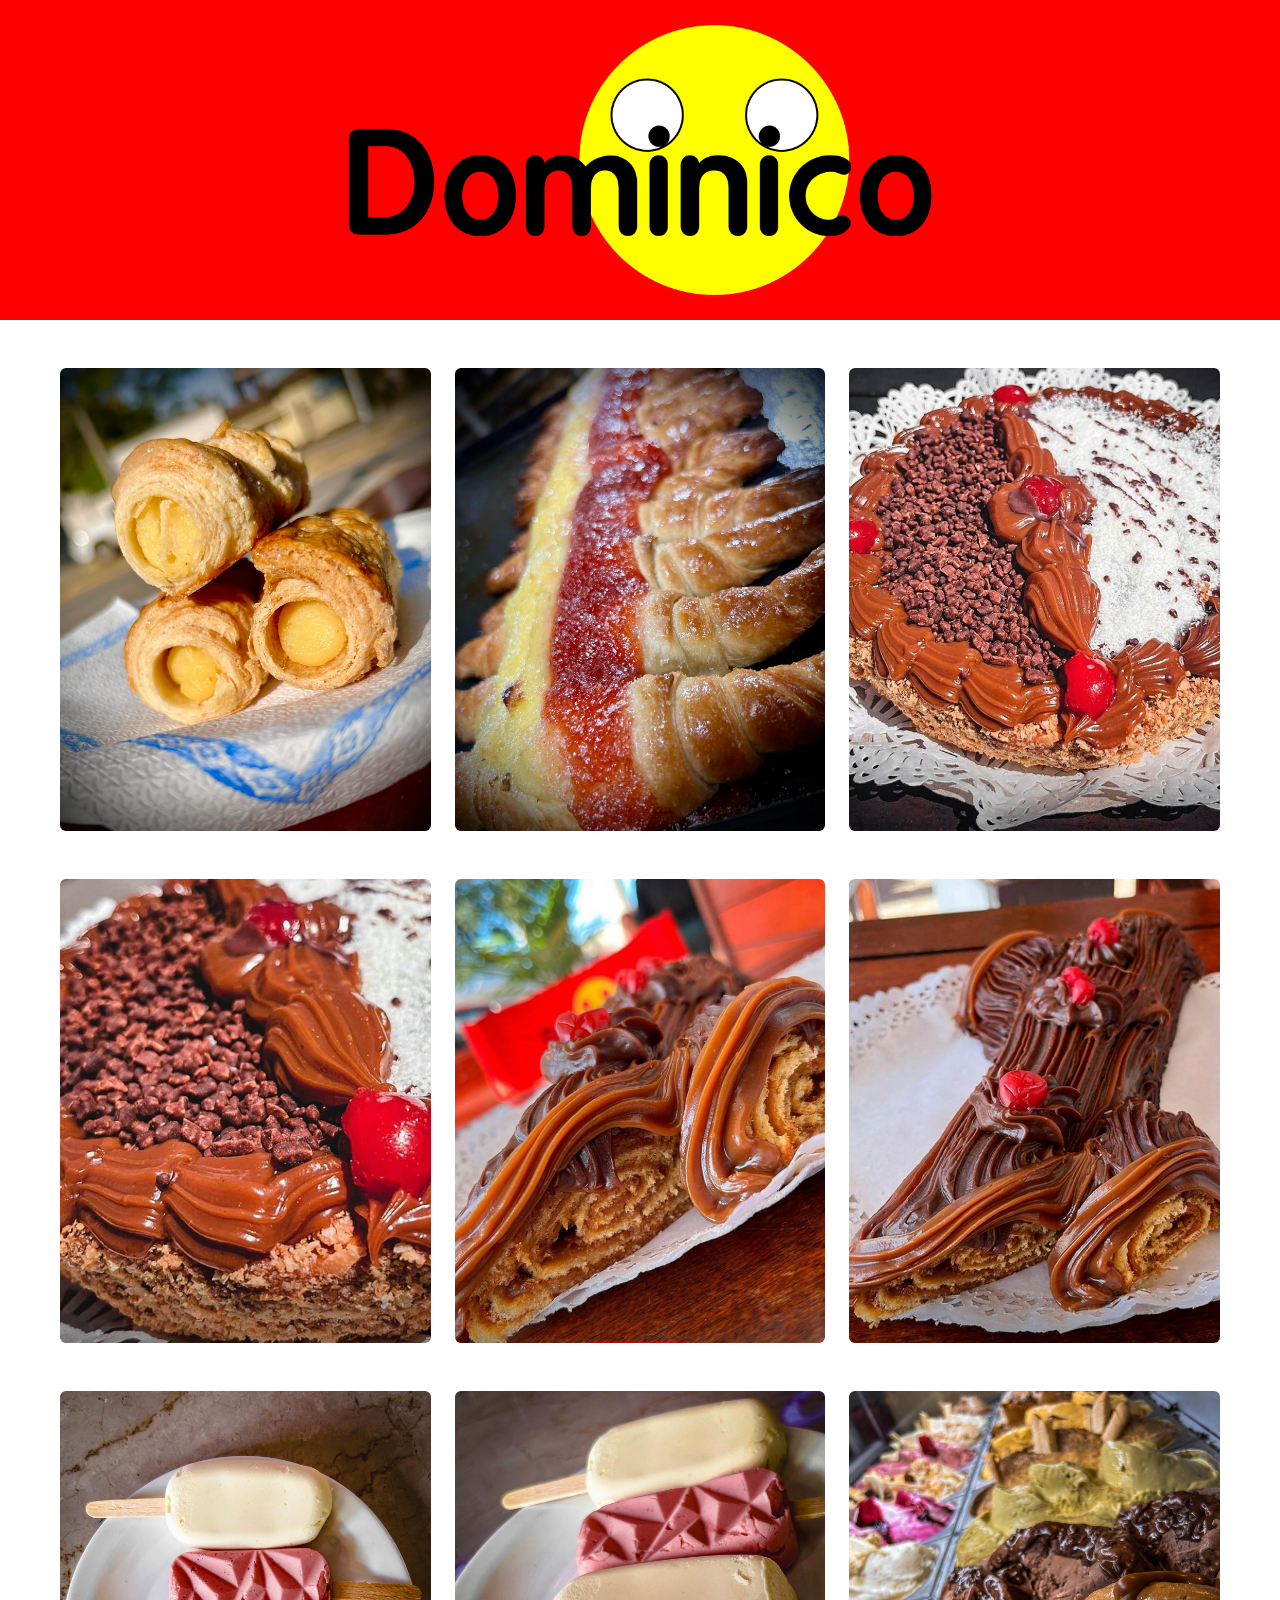
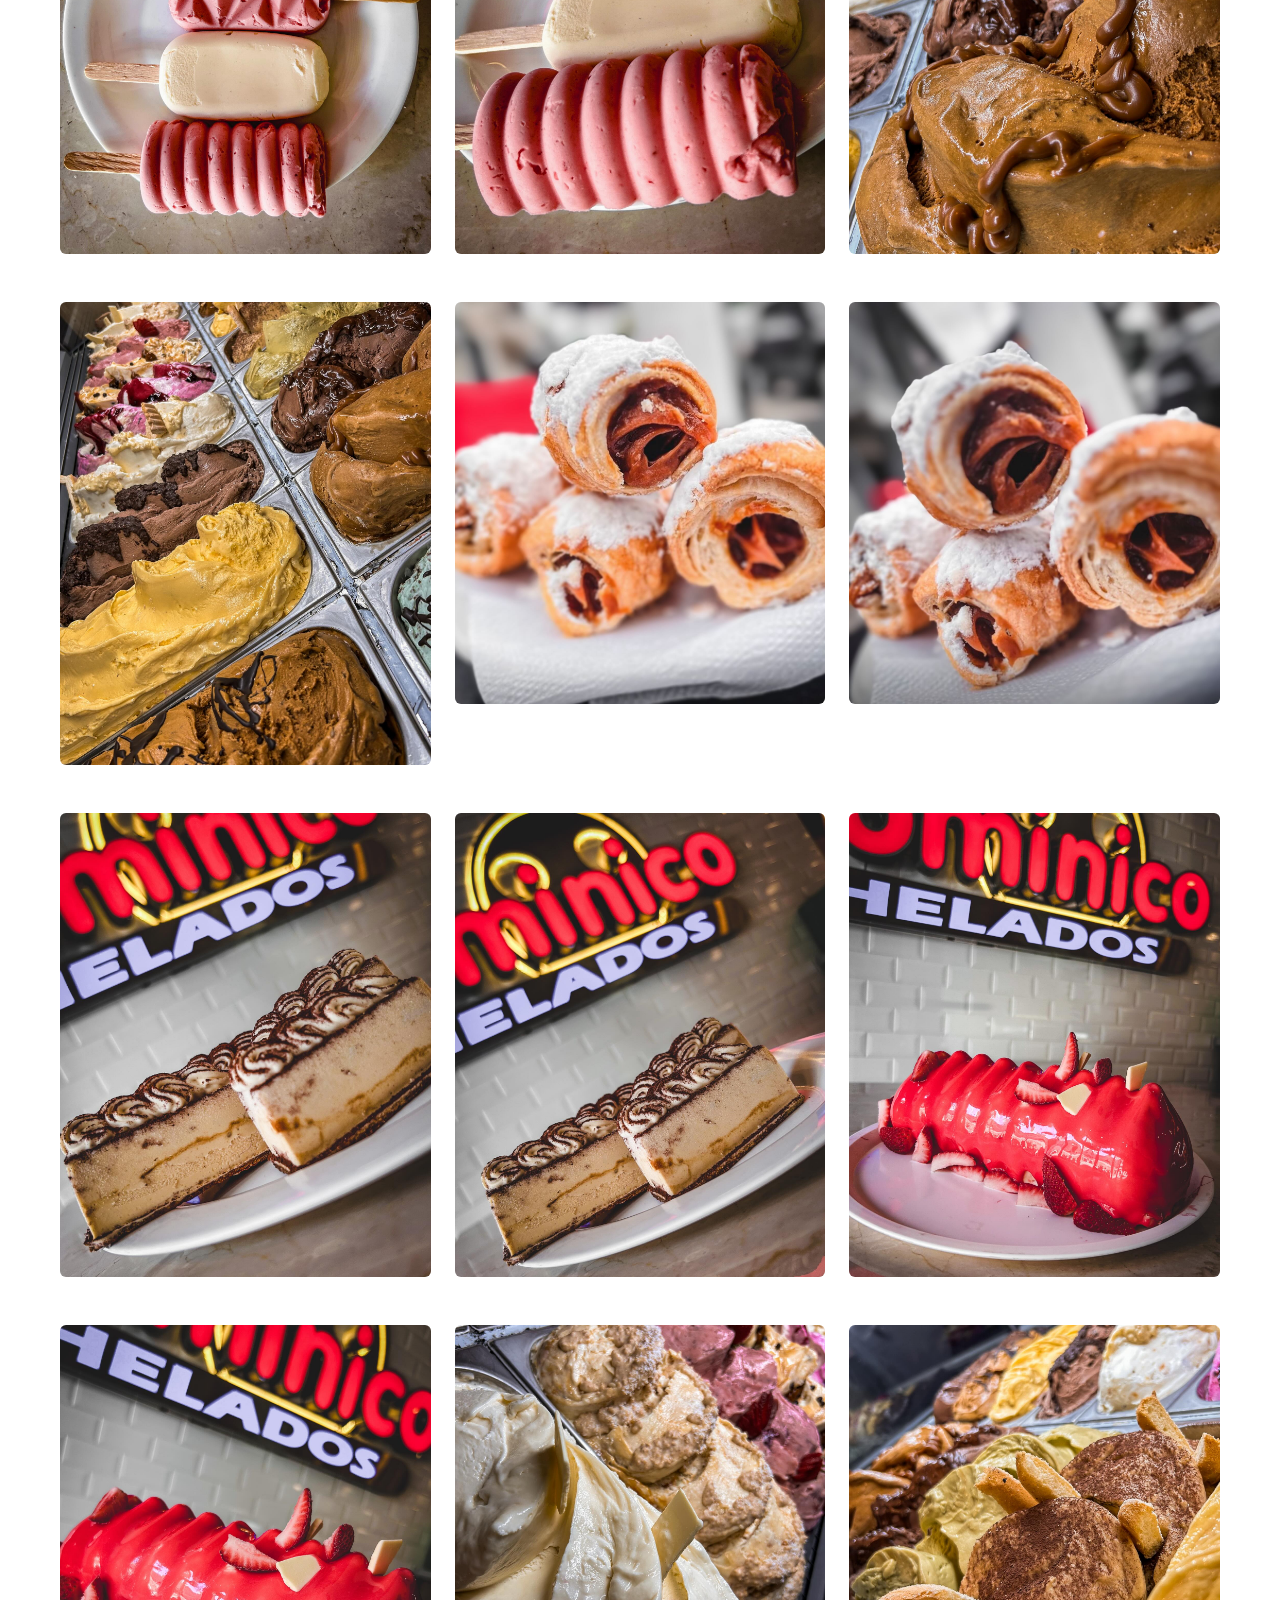
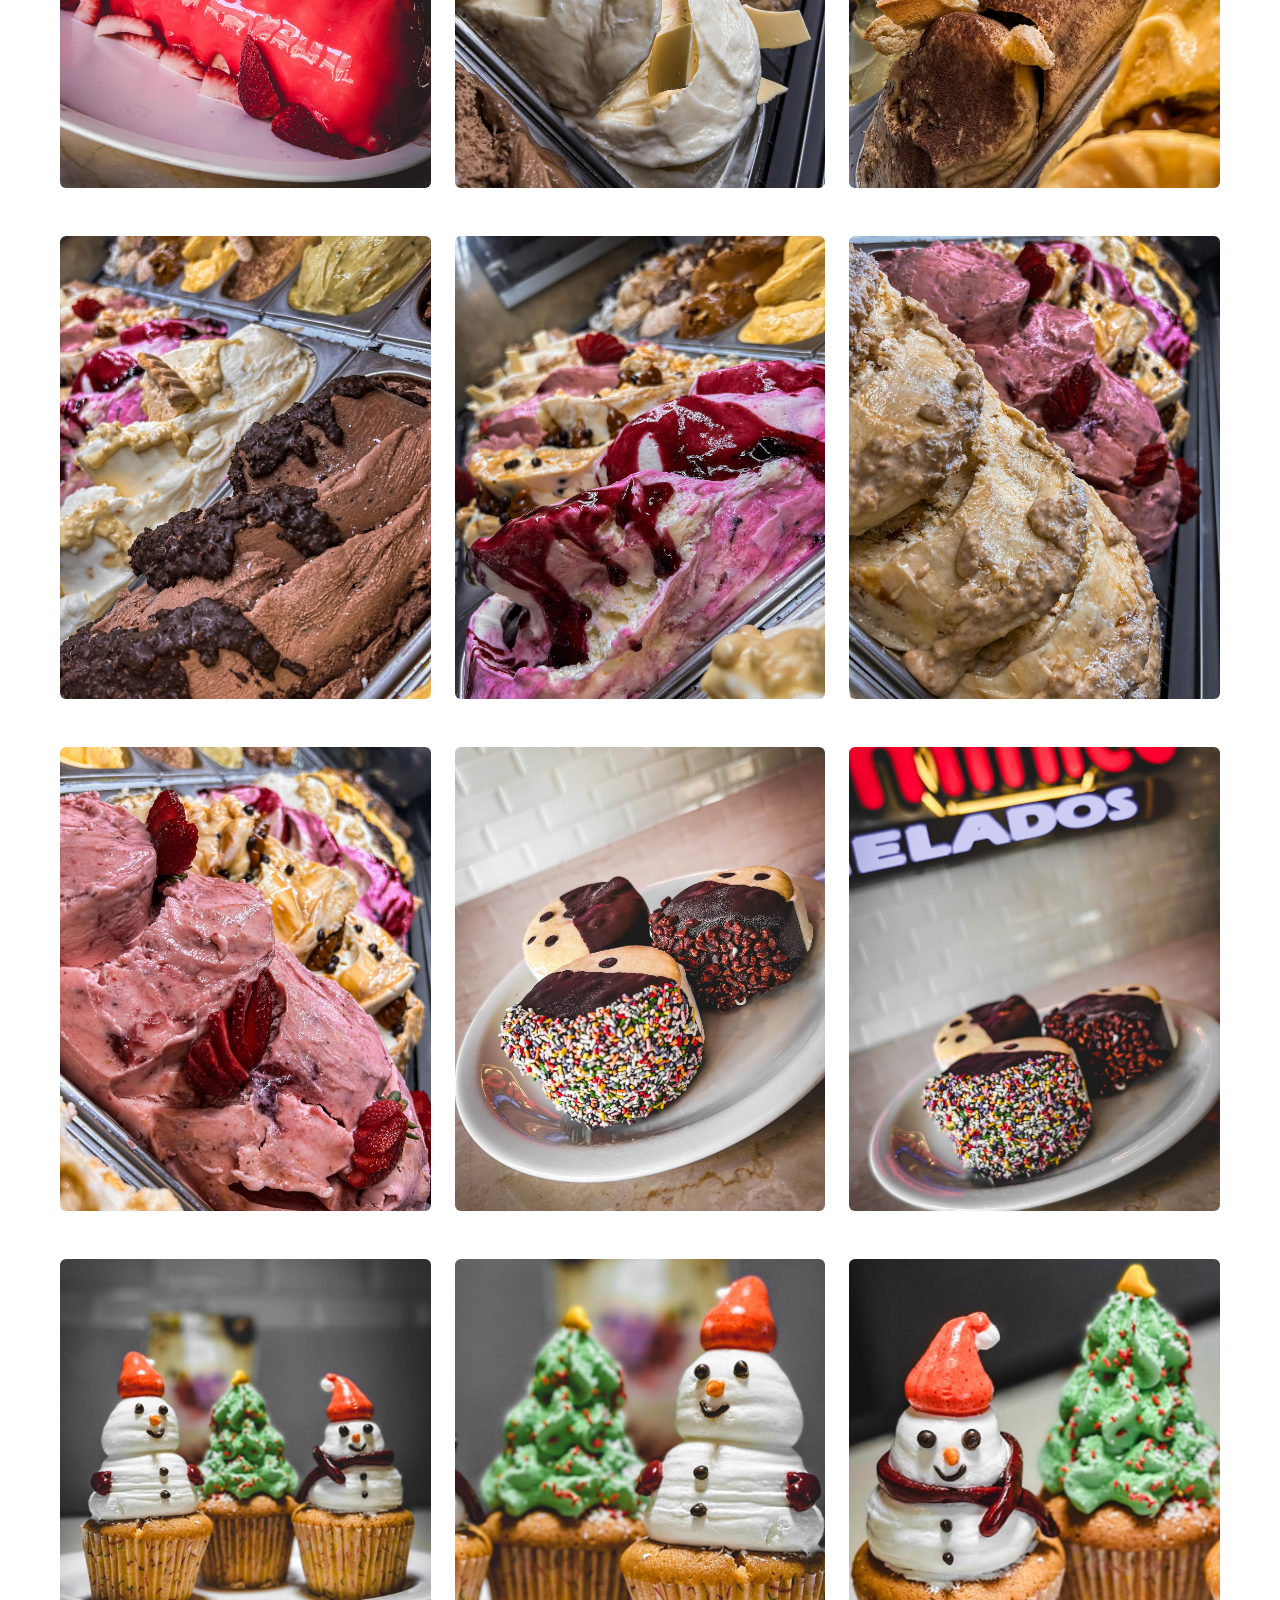
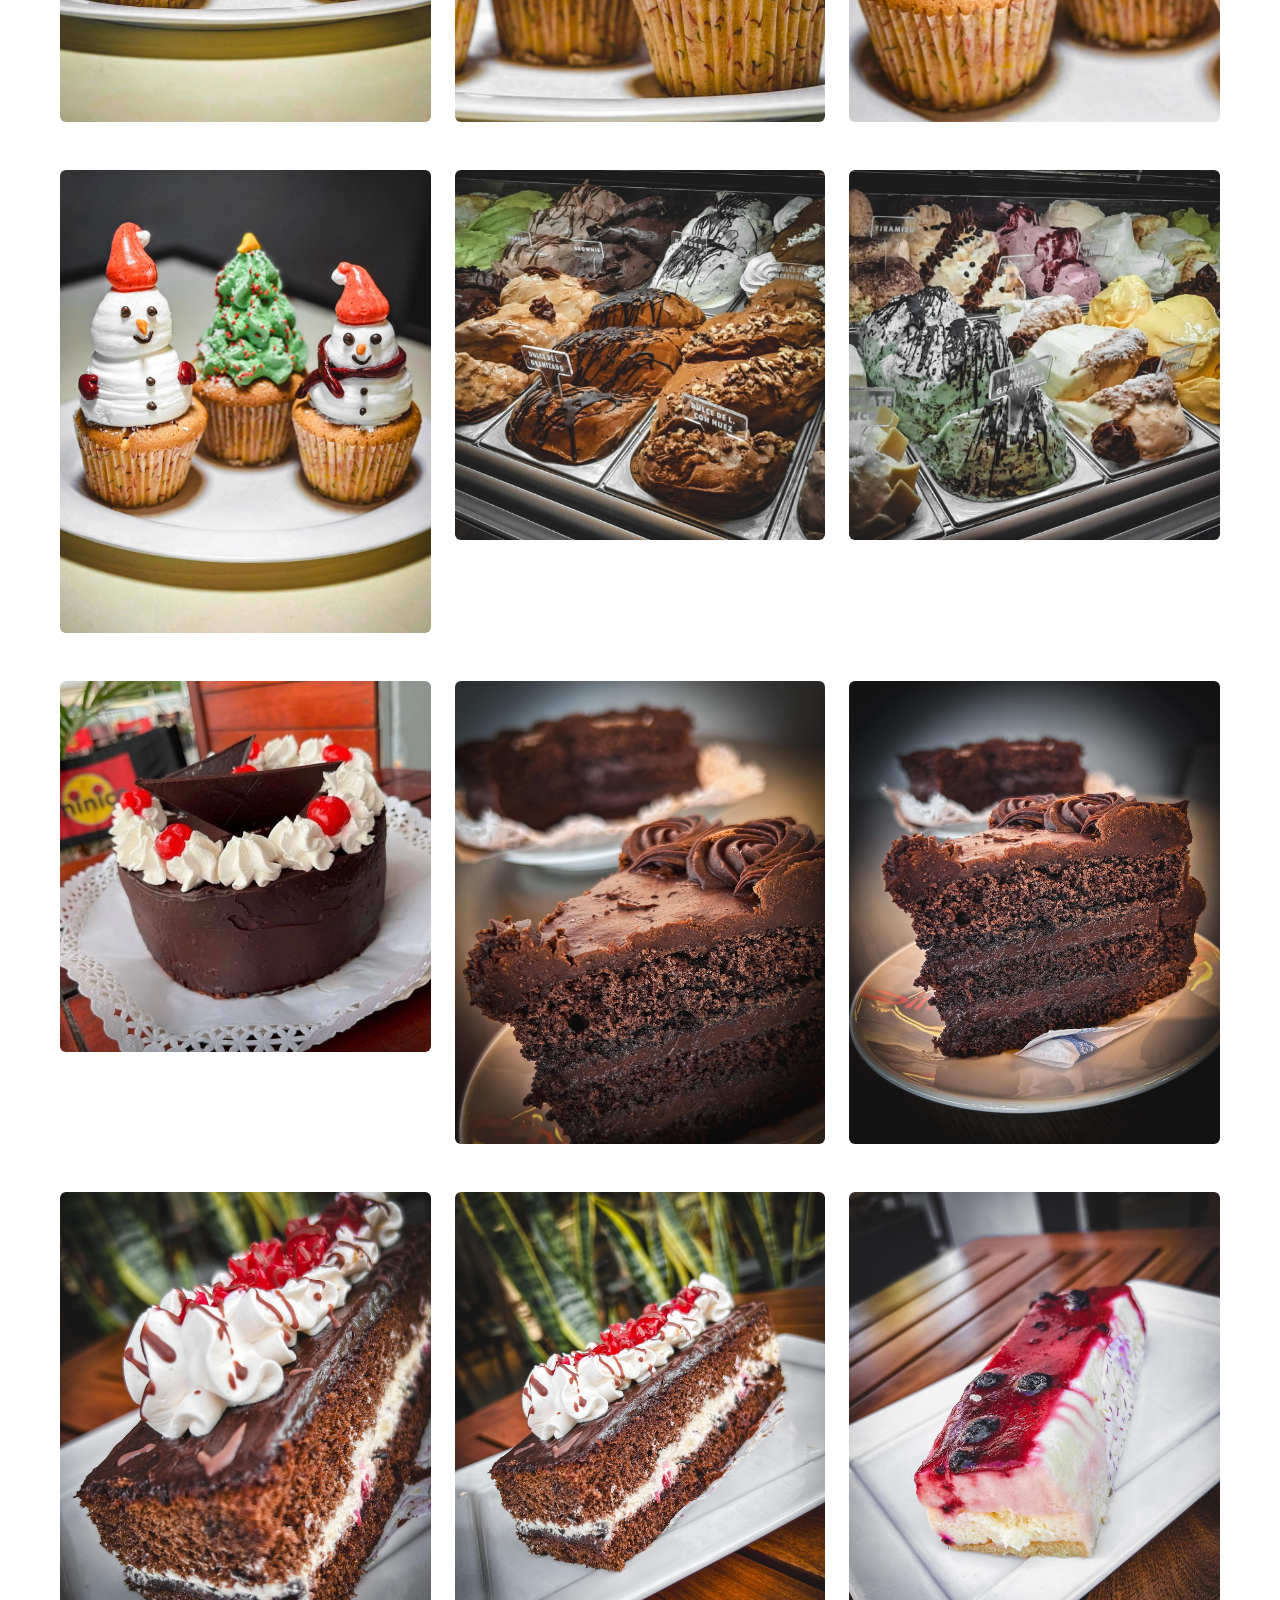
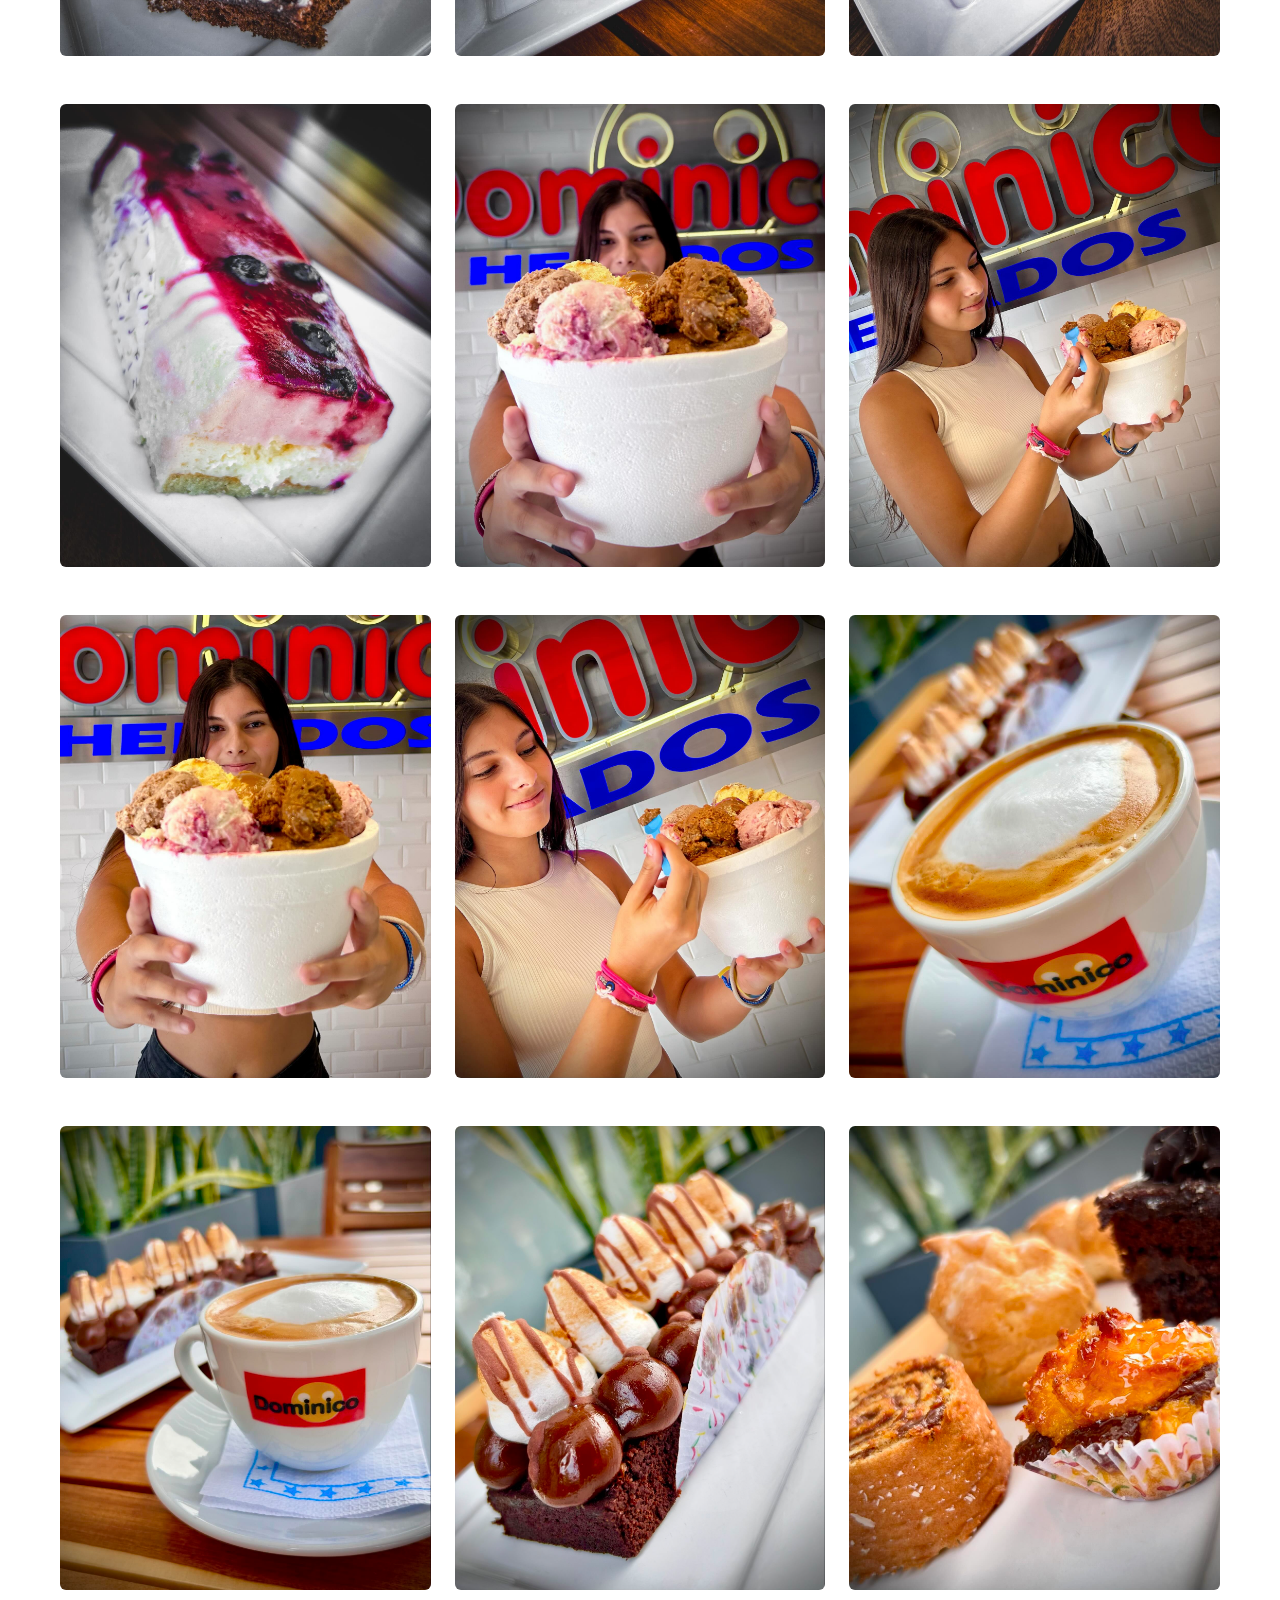
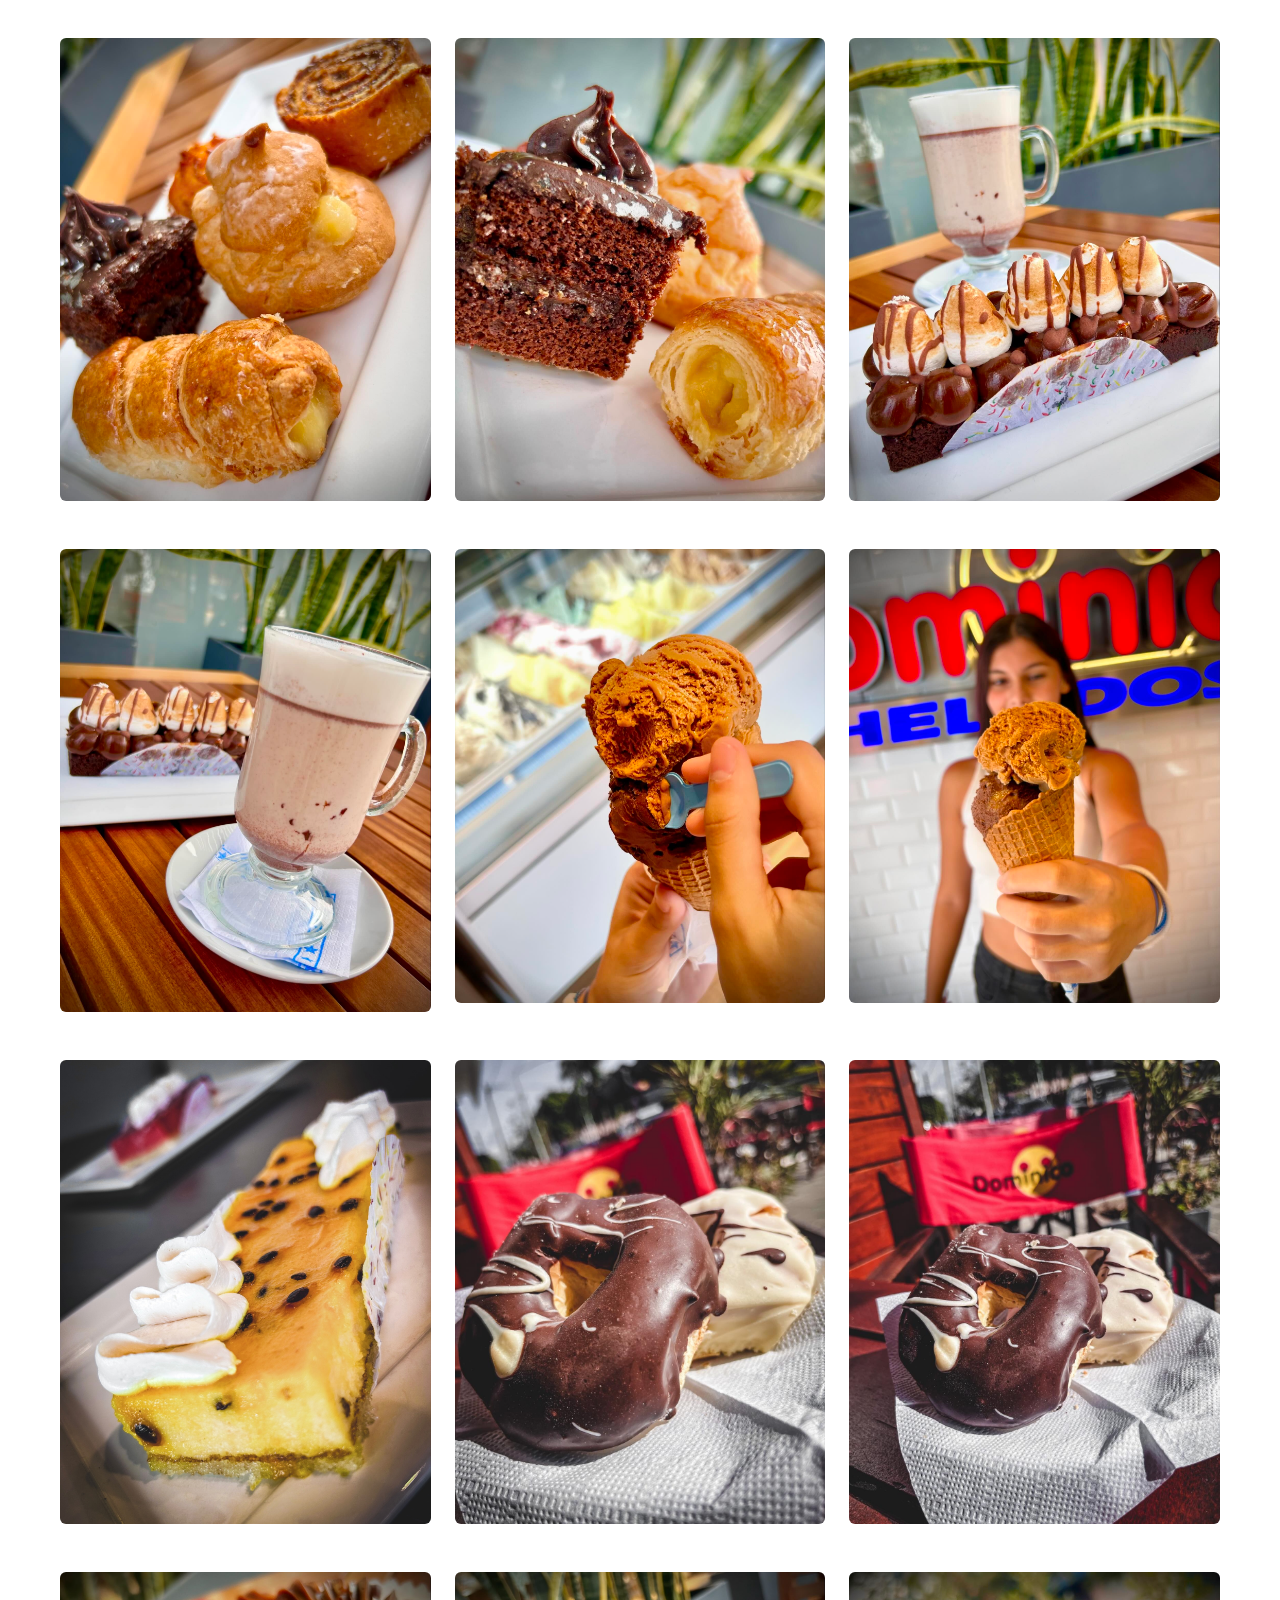
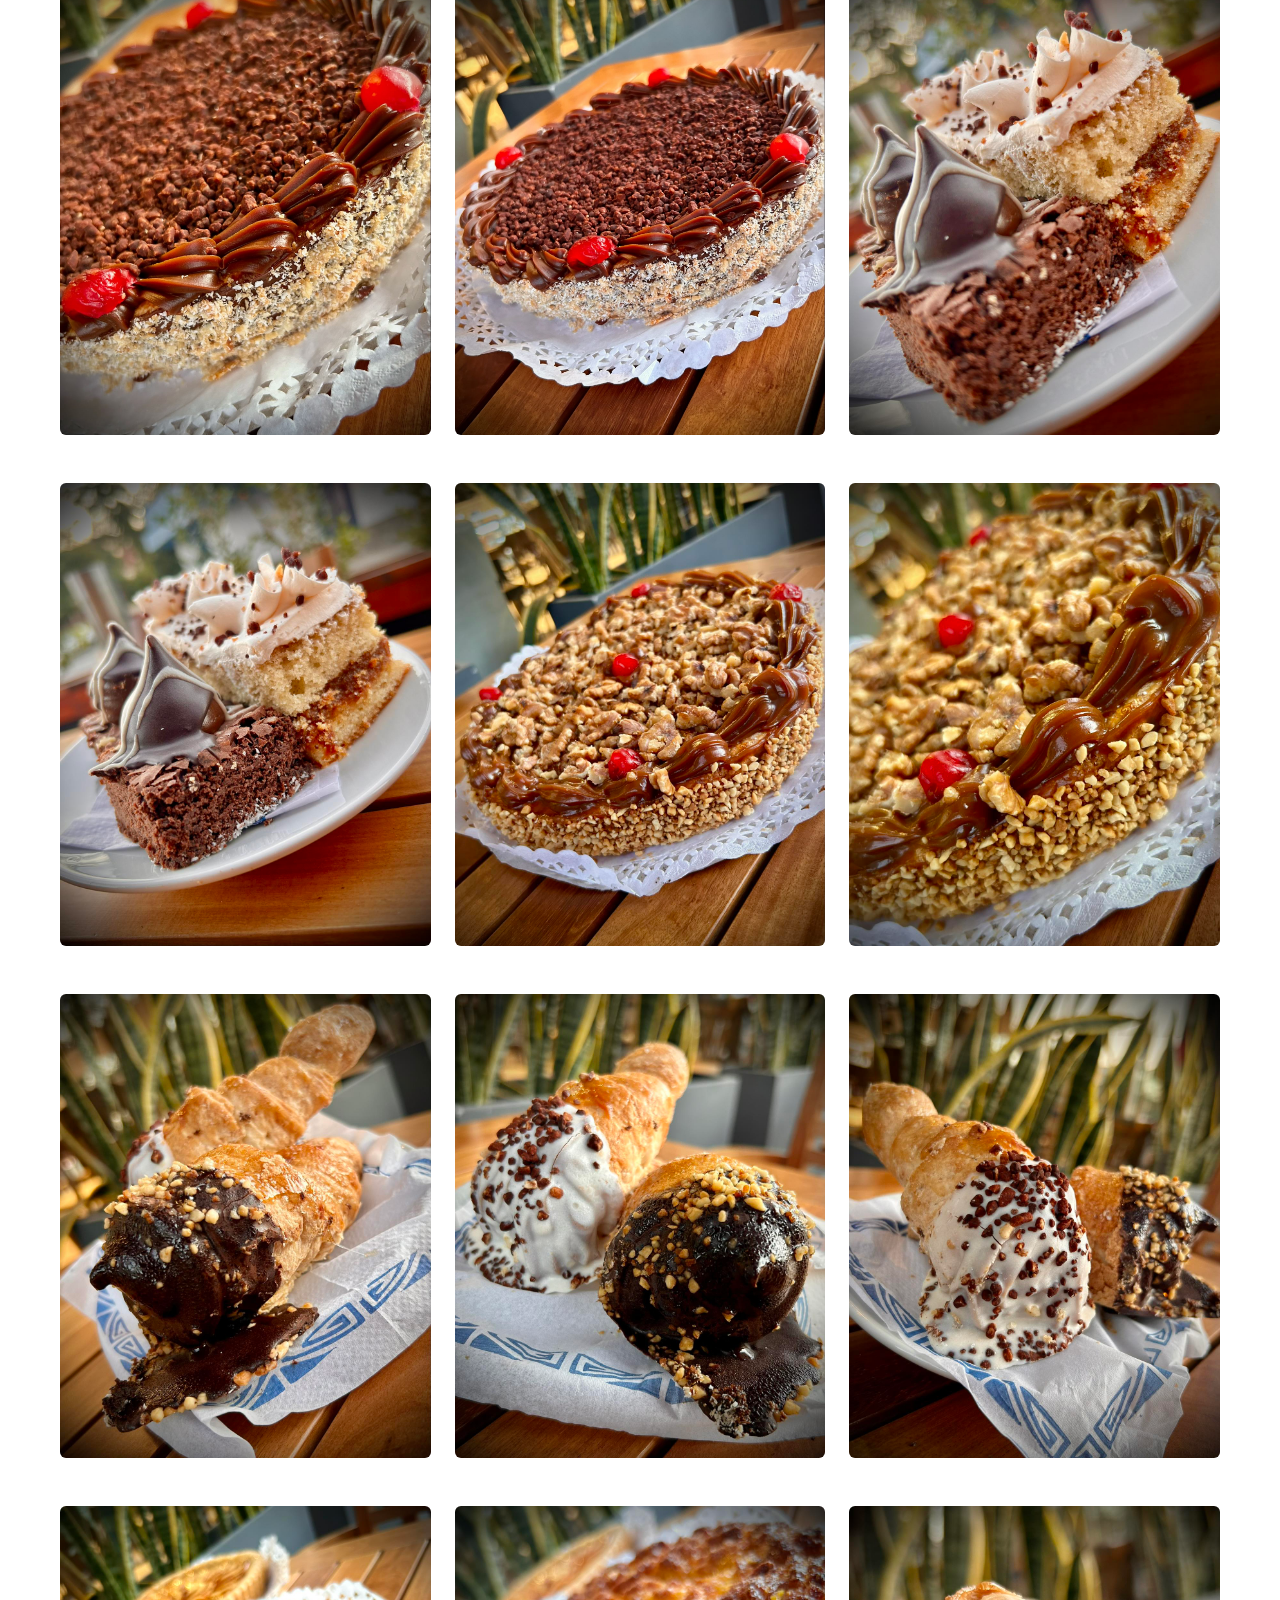
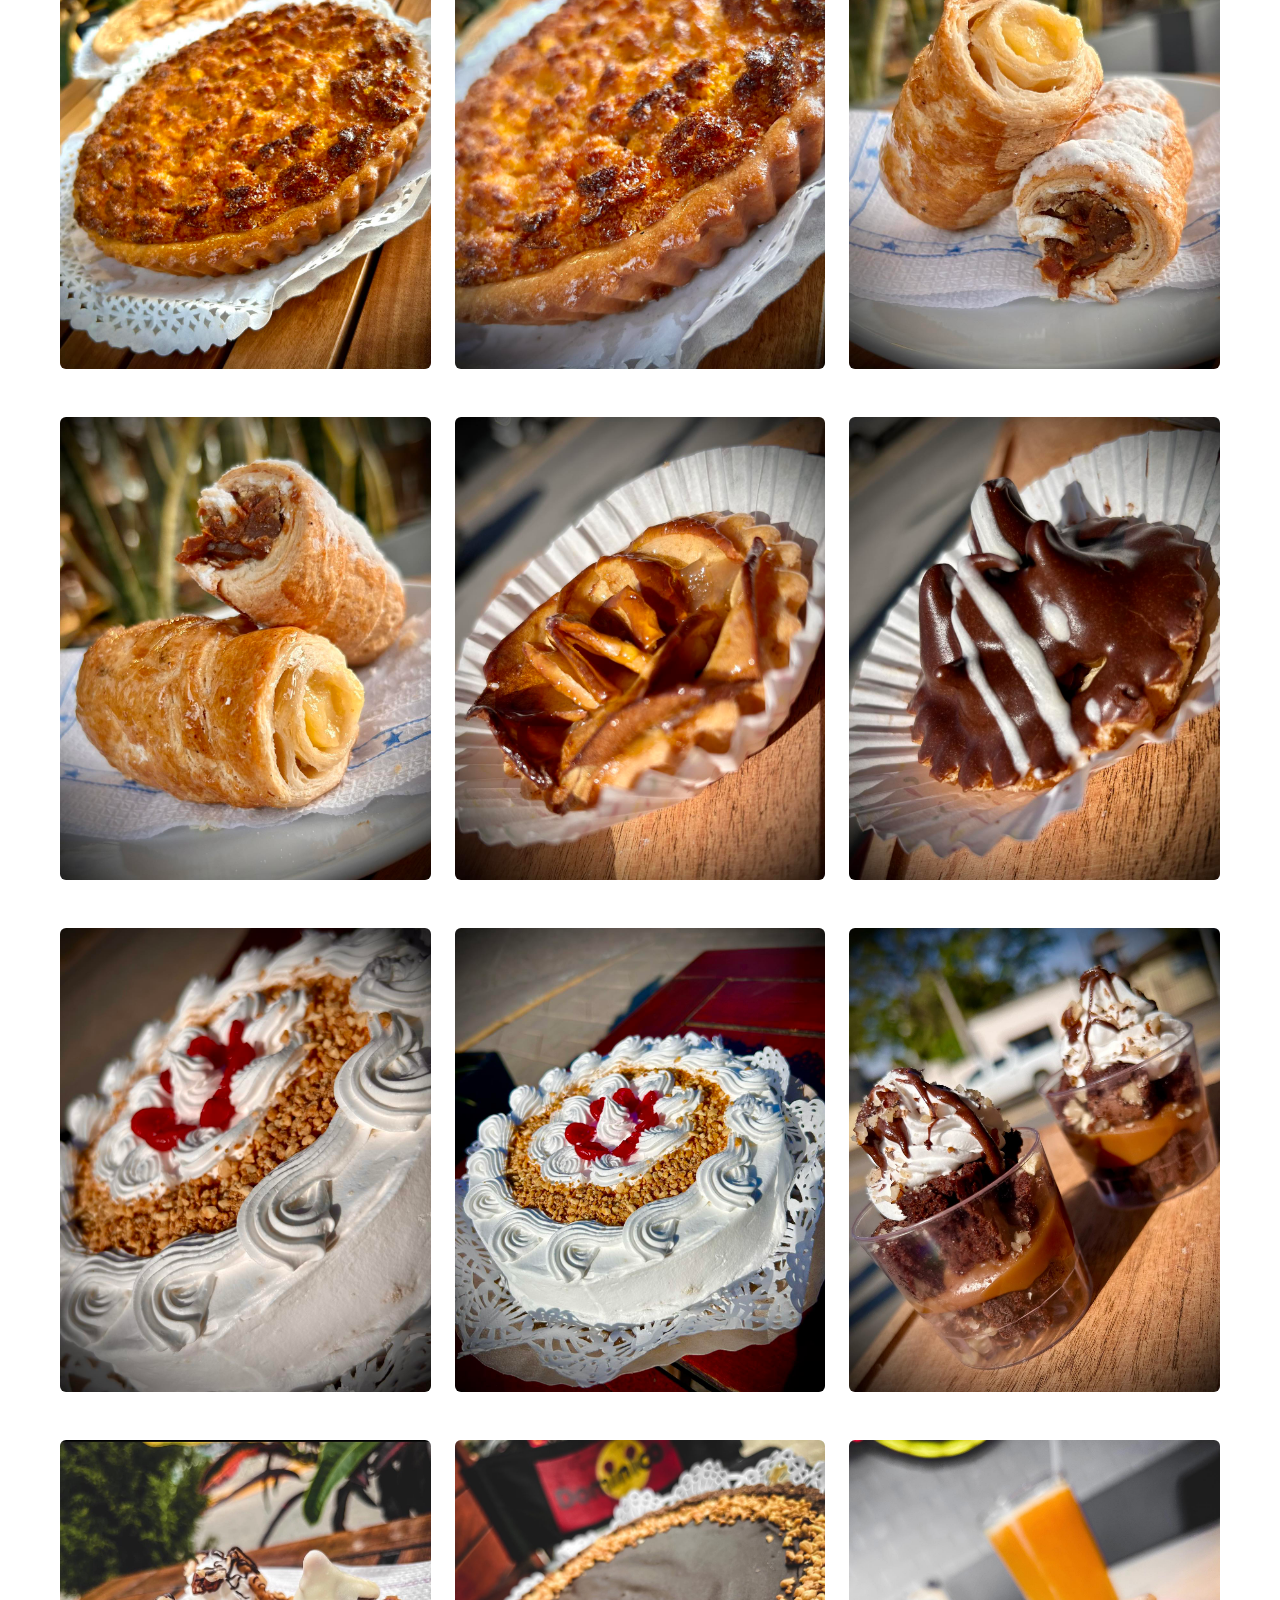
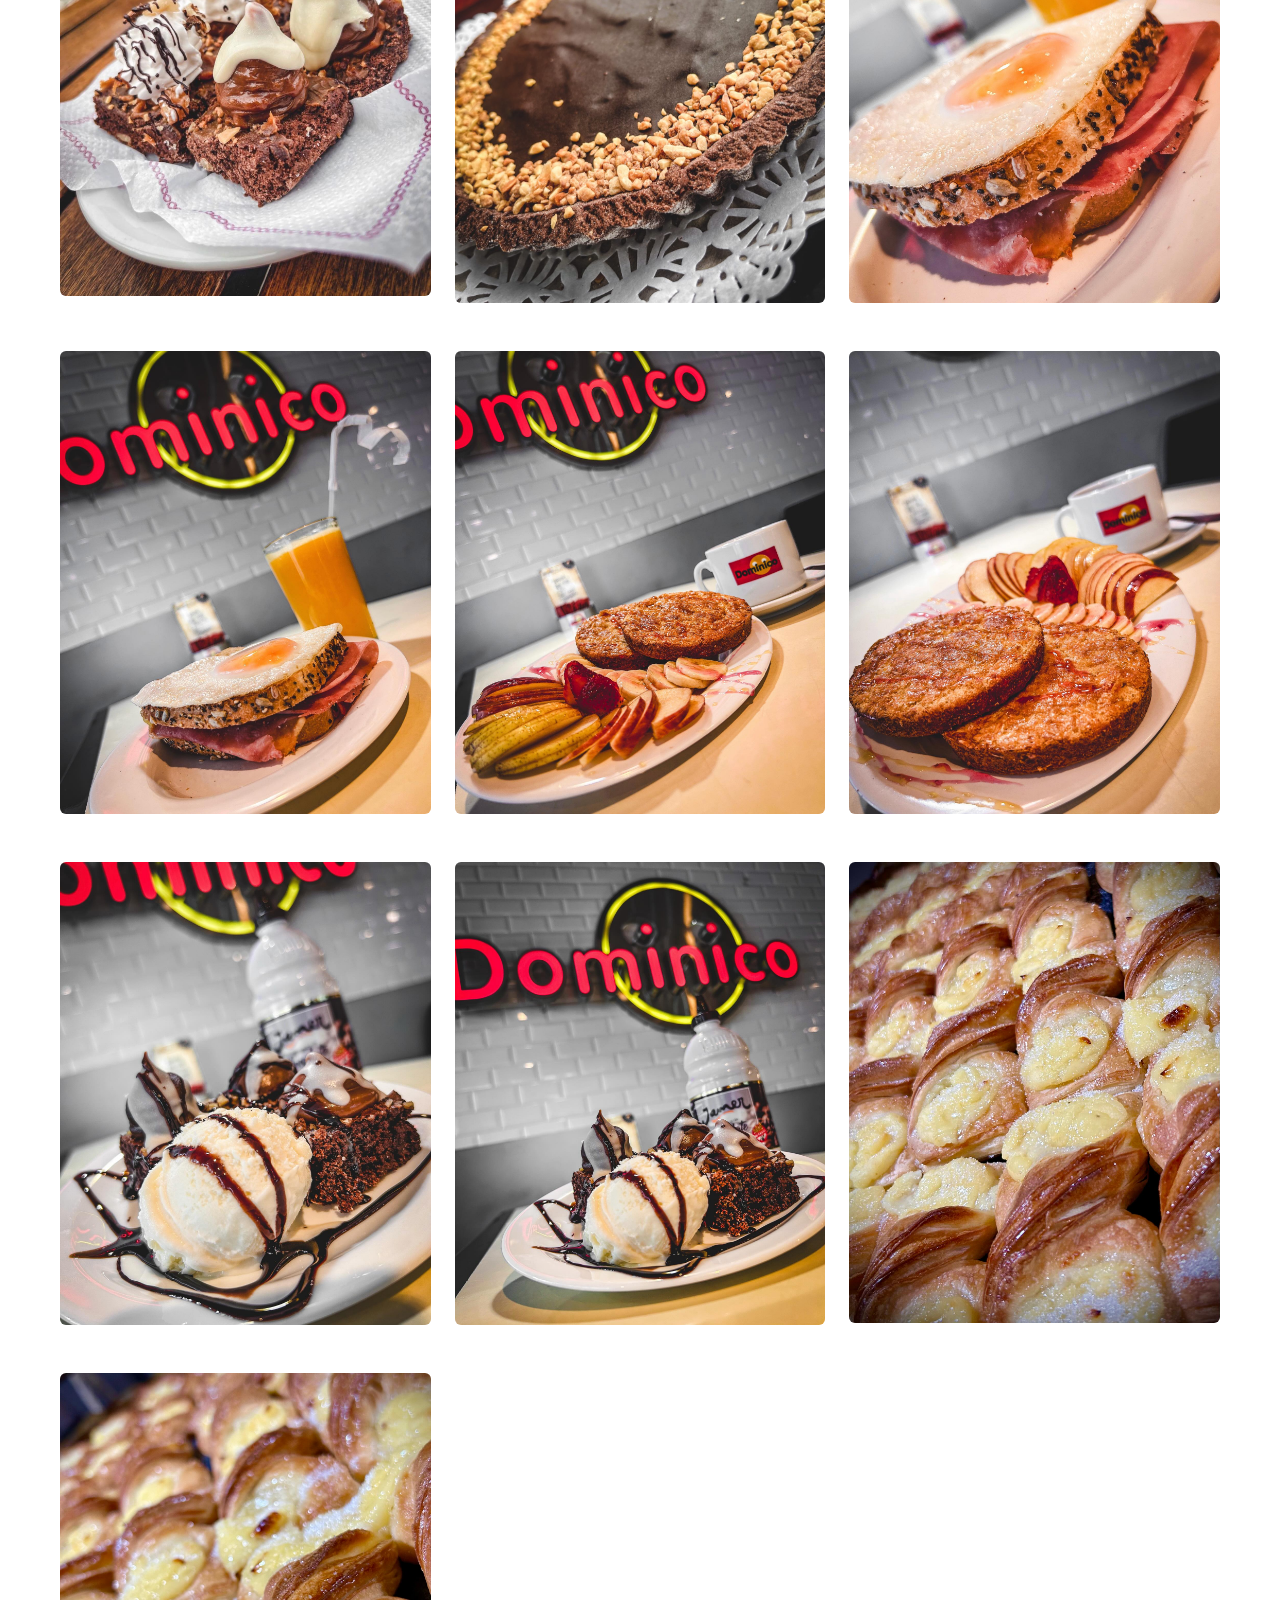
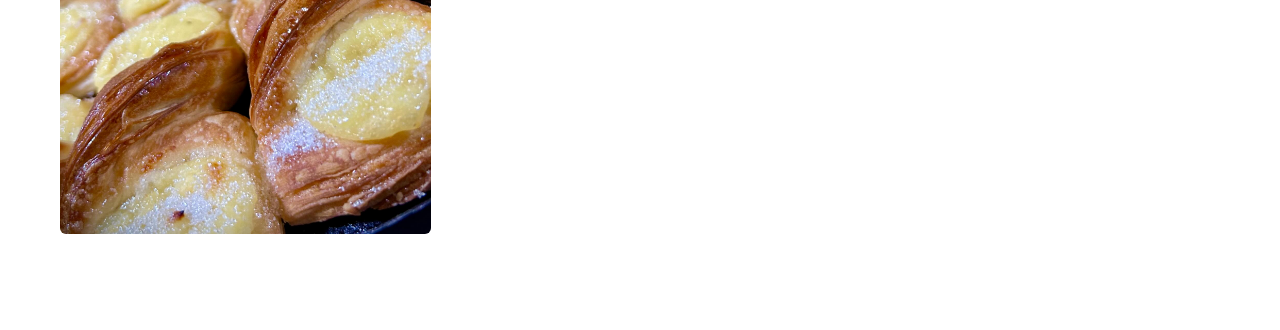
==== Galeria/index.html @ 1d8cd58a "arreglo del mapa y nueva seccion galeria" ====
<!doctype html>
<html lang="es">
  <head>
    <meta charset="utf-8">
    <meta name="viewport" content="width=device-width, initial-scale=1">
    <title>Dominico</title>
    <link href="https://cdn.jsdelivr.net/npm/bootstrap@5.3.3/dist/css/bootstrap.min.css" rel="stylesheet" integrity="sha384-QWTKZyjpPEjISv5WaRU9OFeRpok6YctnYmDr5pNlyT2bRjXh0JMhjY6hW+ALEwIH" crossorigin="anonymous">
    <link rel="stylesheet" href="galeria.css">
  </head>
  <body>
    <header>
      <img src="../assets/images/dominico.png" alt="">
    </header>
    <div class="row m-5" id="gallery"></div>
    <script src="https://cdn.jsdelivr.net/npm/bootstrap@5.3.3/dist/js/bootstrap.bundle.min.js" integrity="sha384-YvpcrYf0tY3lHB60NNkmXc5s9fDVZLESaAA55NDzOxhy9GkcIdslK1eN7N6jIeHz" crossorigin="anonymous"></script>
    <script src="galeria.js"></script>
  </body>
</html>
---- Galeria/galeria.css ----
@font-face {
  font-family: "dominico";
  src: url("../assets/fonts/Dominico.otf");
}
header {
  font-family: "dominico";
  display: flex;
  justify-content: center;
  align-items: center;
  text-align: center;
  flex-direction: column;
  background-color: red;
}
header img {
  max-width: 50%;
}
@media screen and (max-width: 800px) {
  header img {
    max-width: 100%;
  }
}
header h2{
    font-size: 4rem;
    color: black;
}
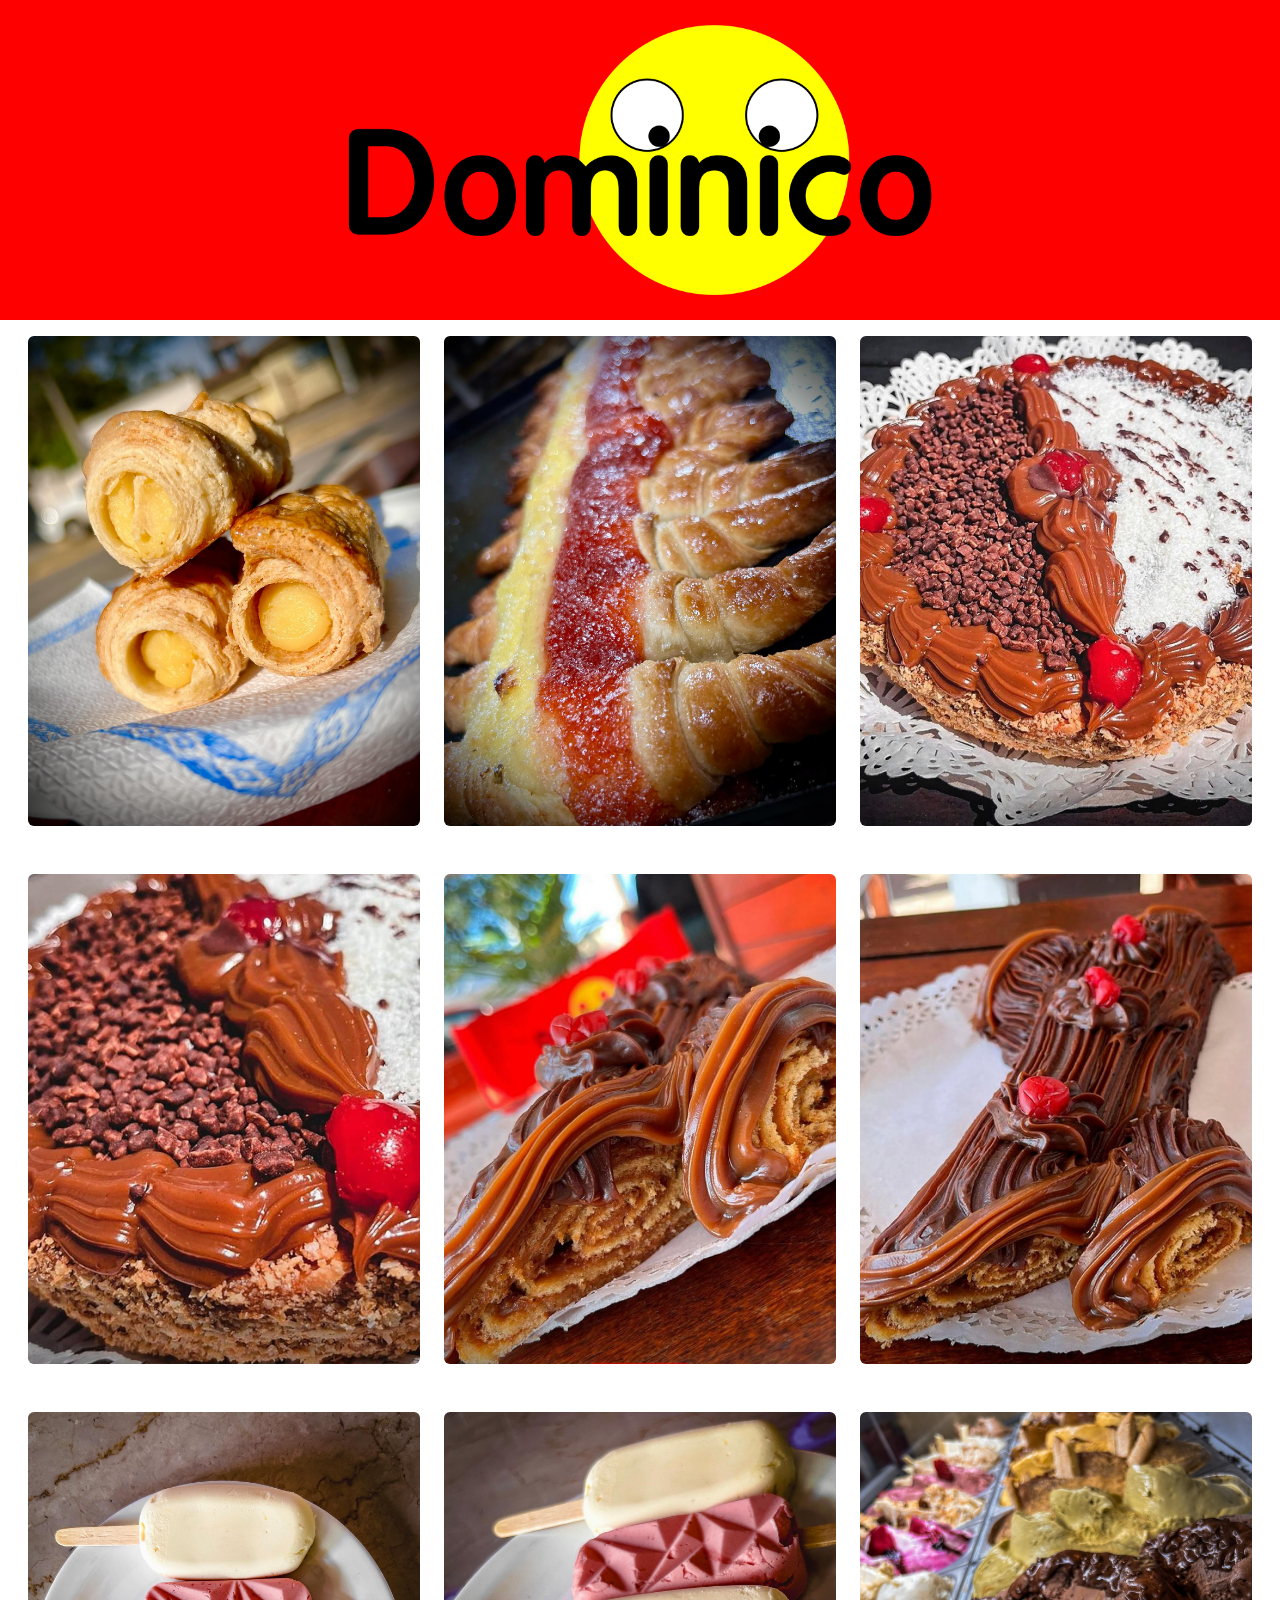
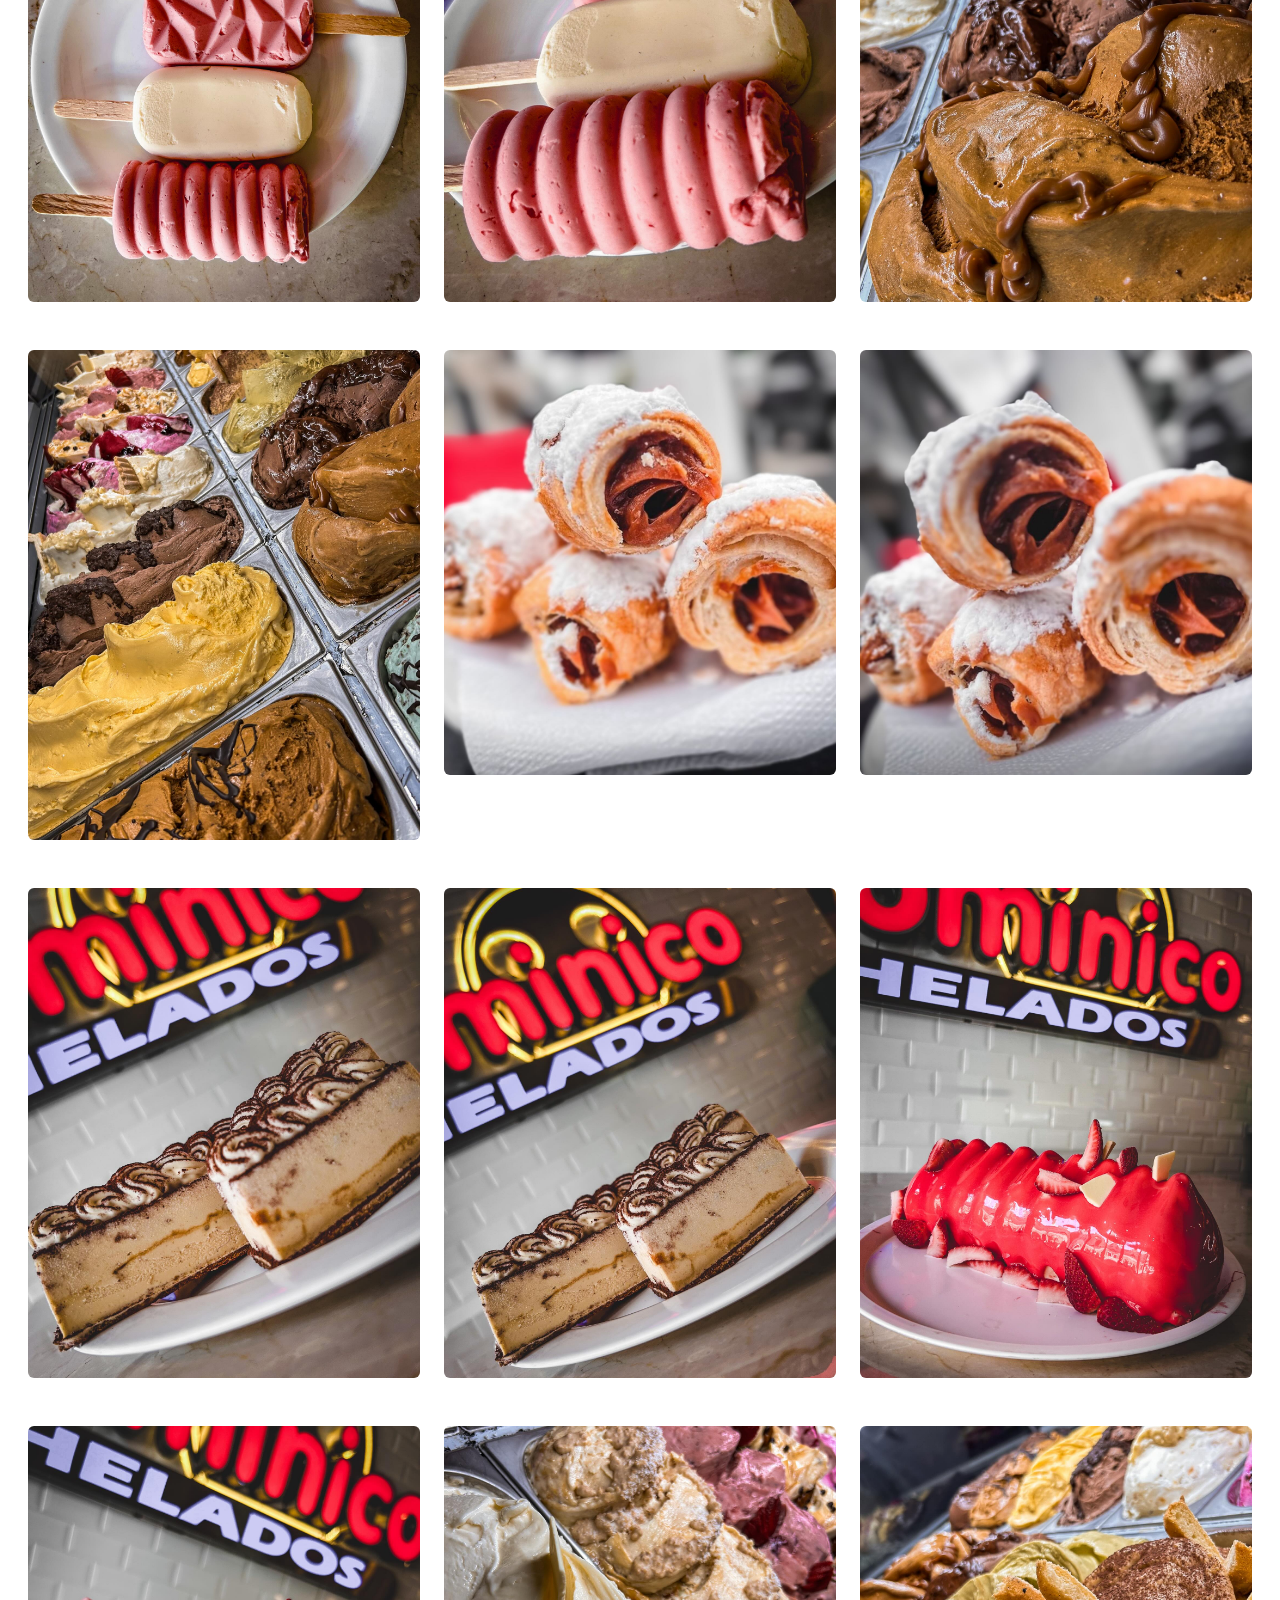
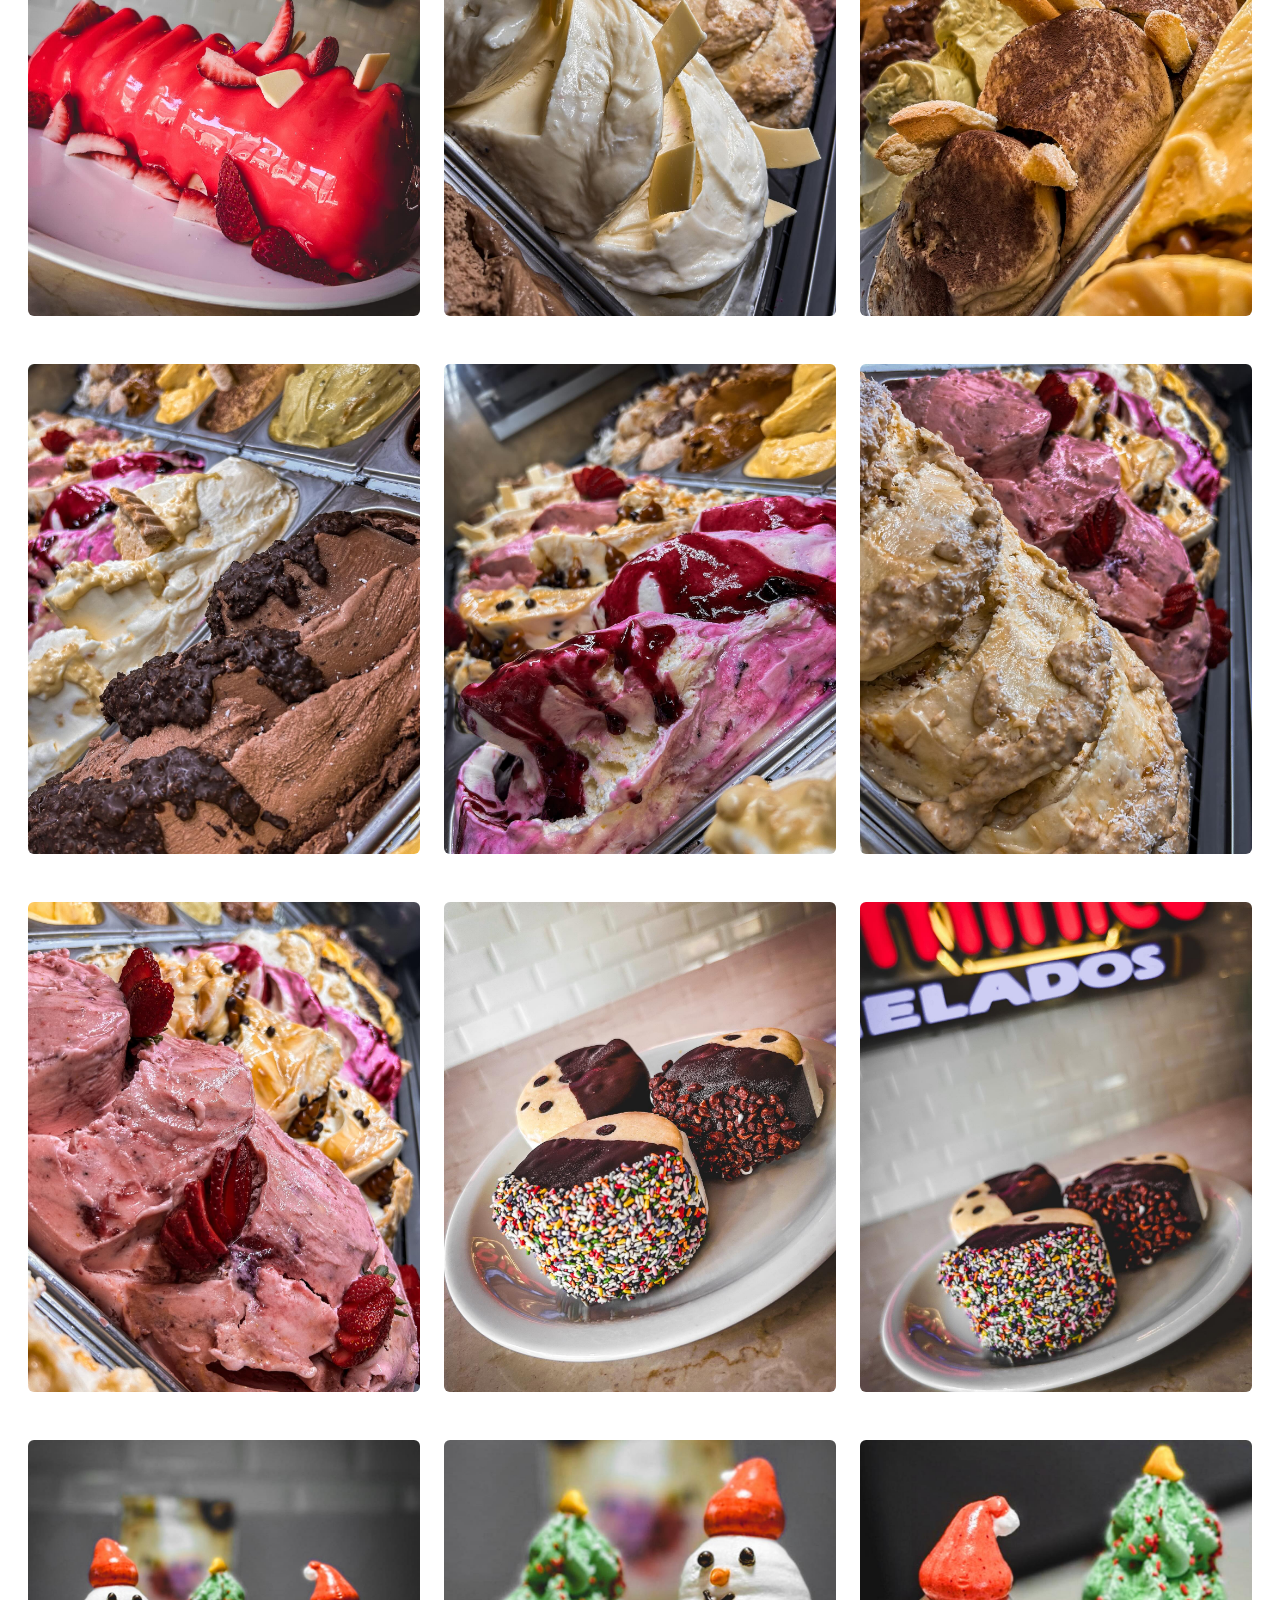
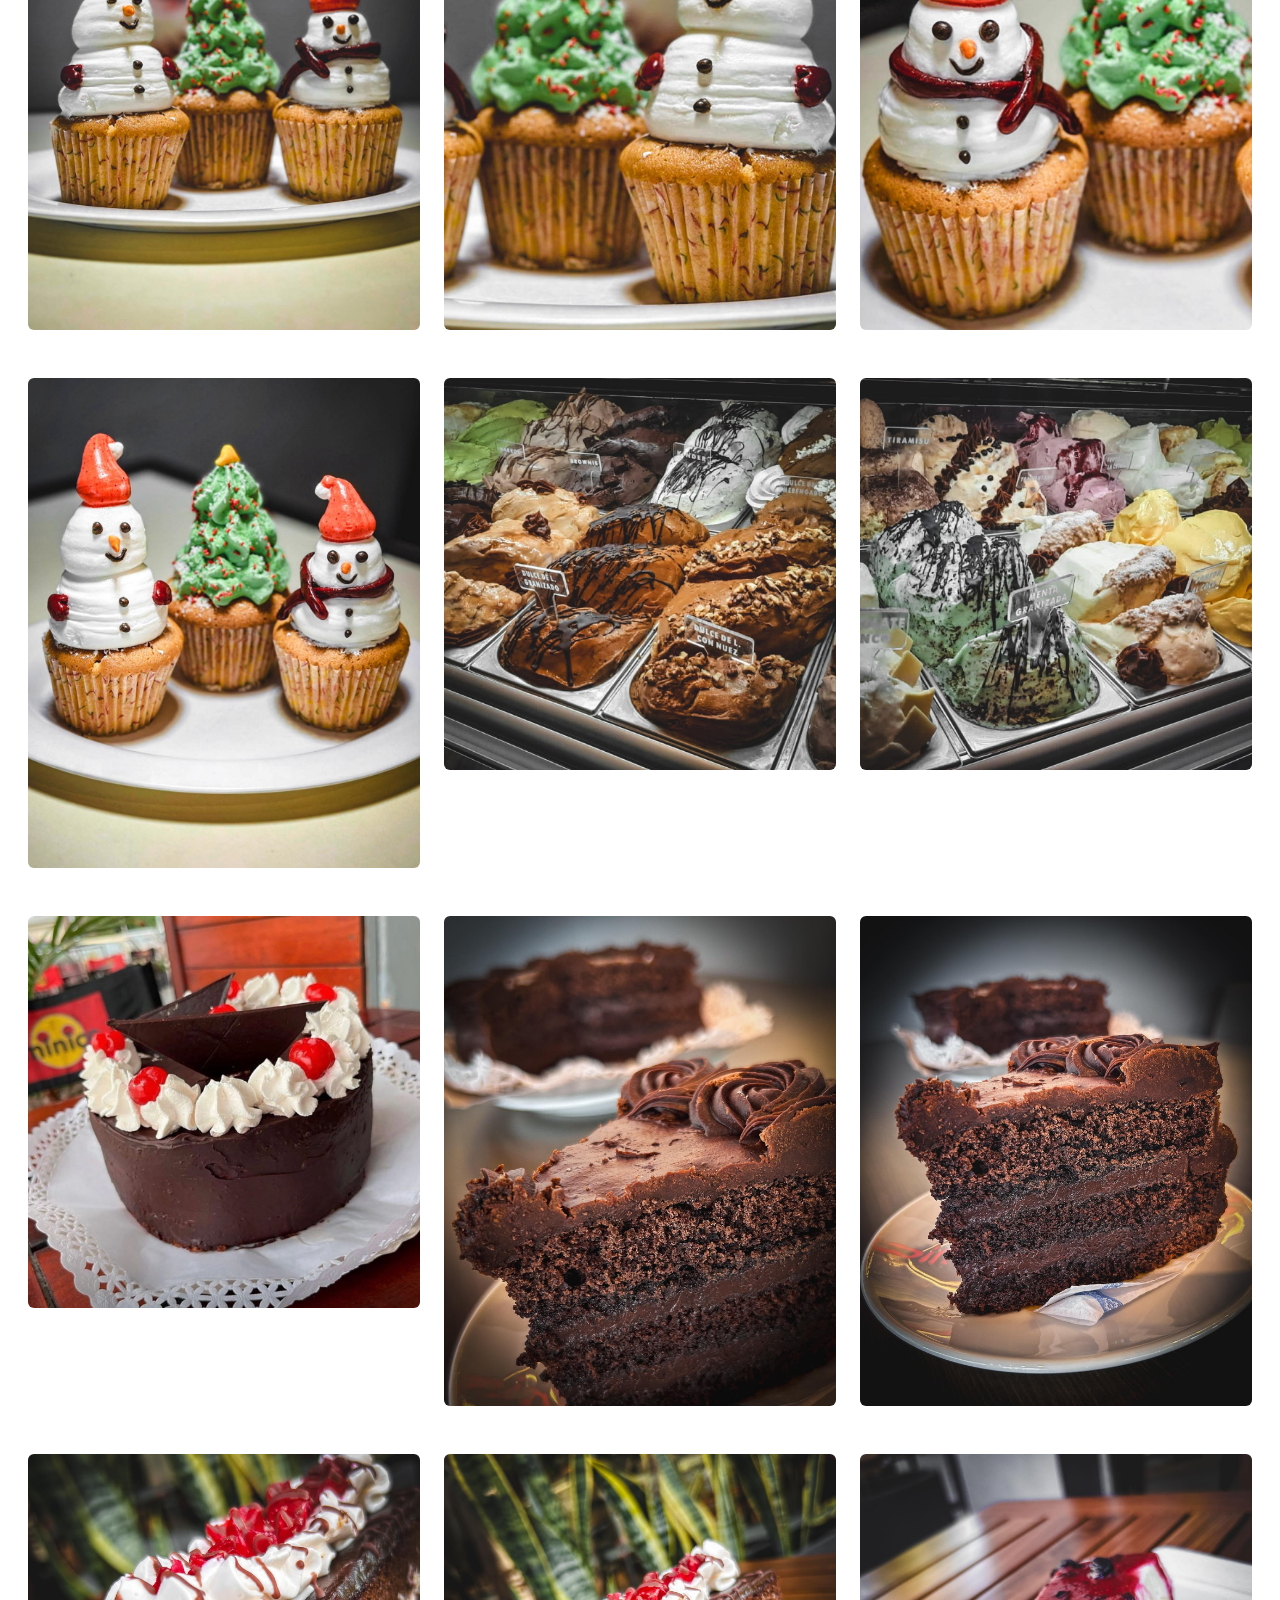
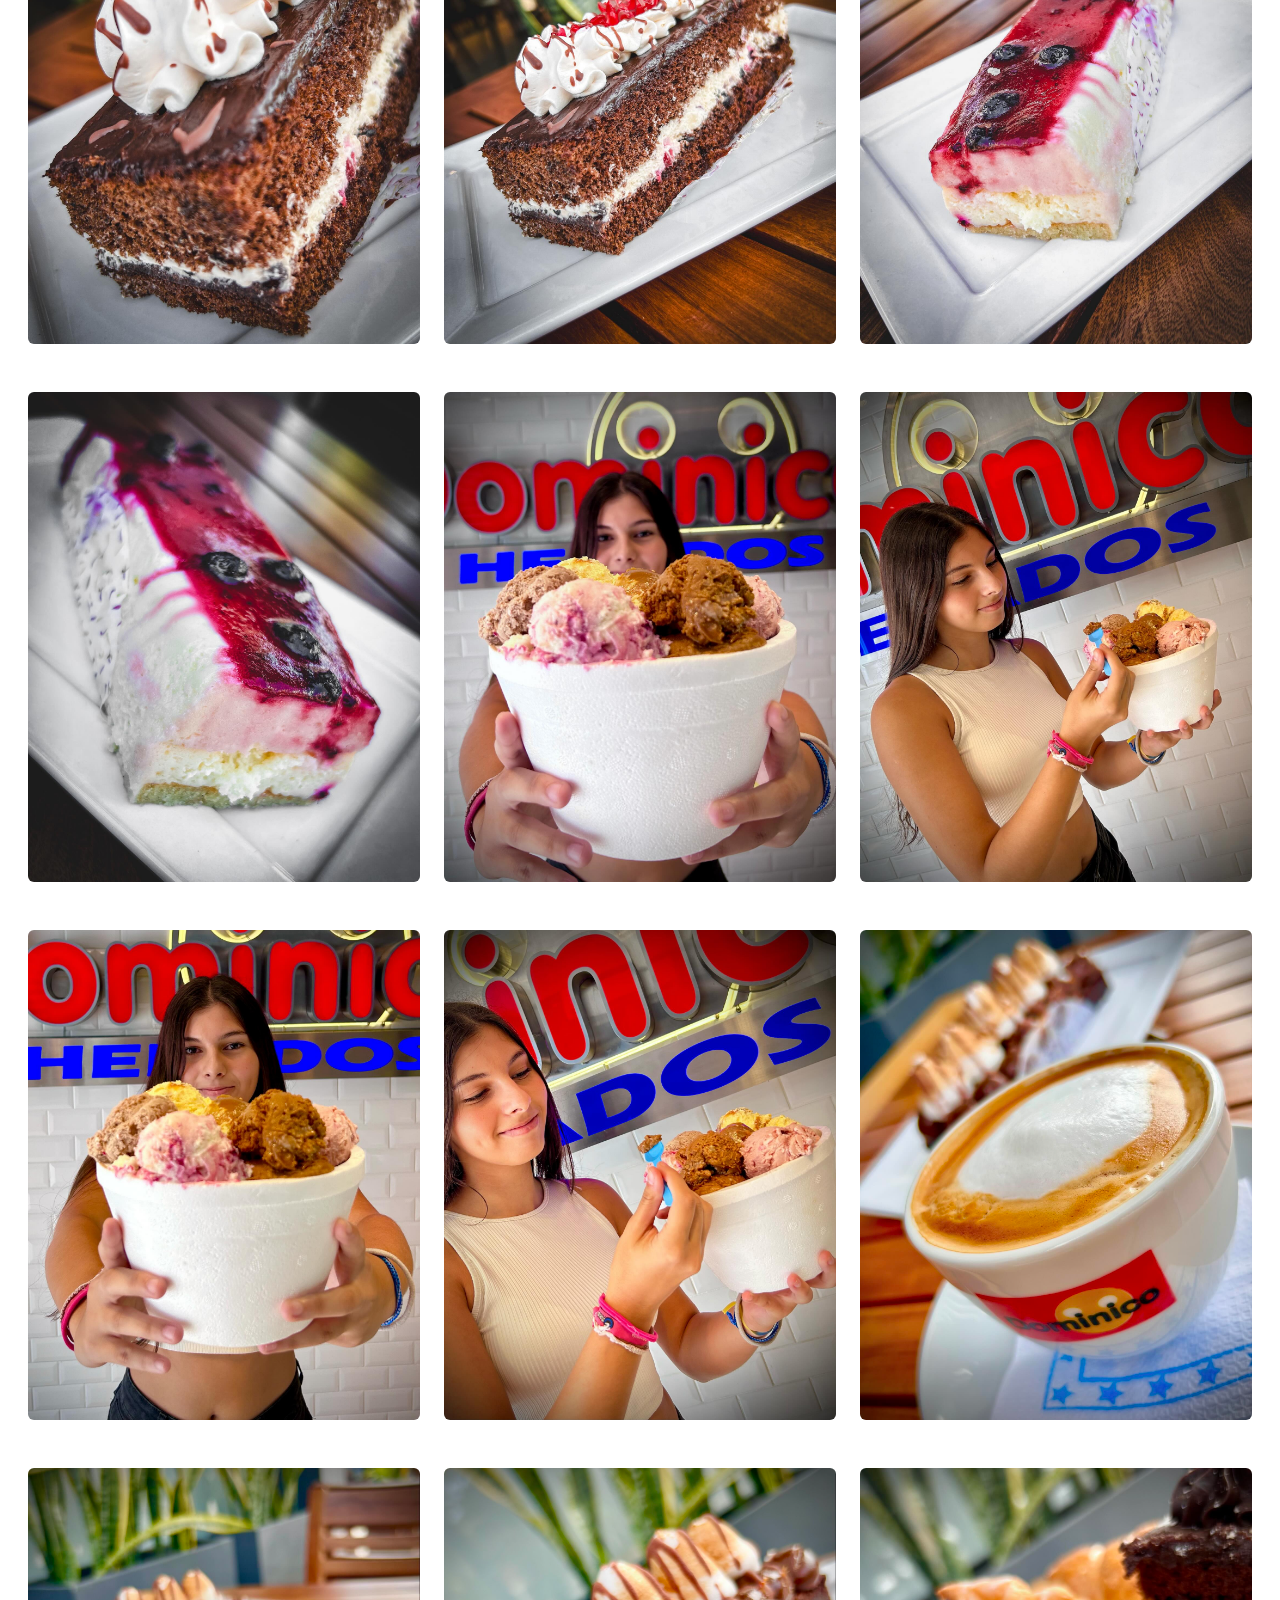
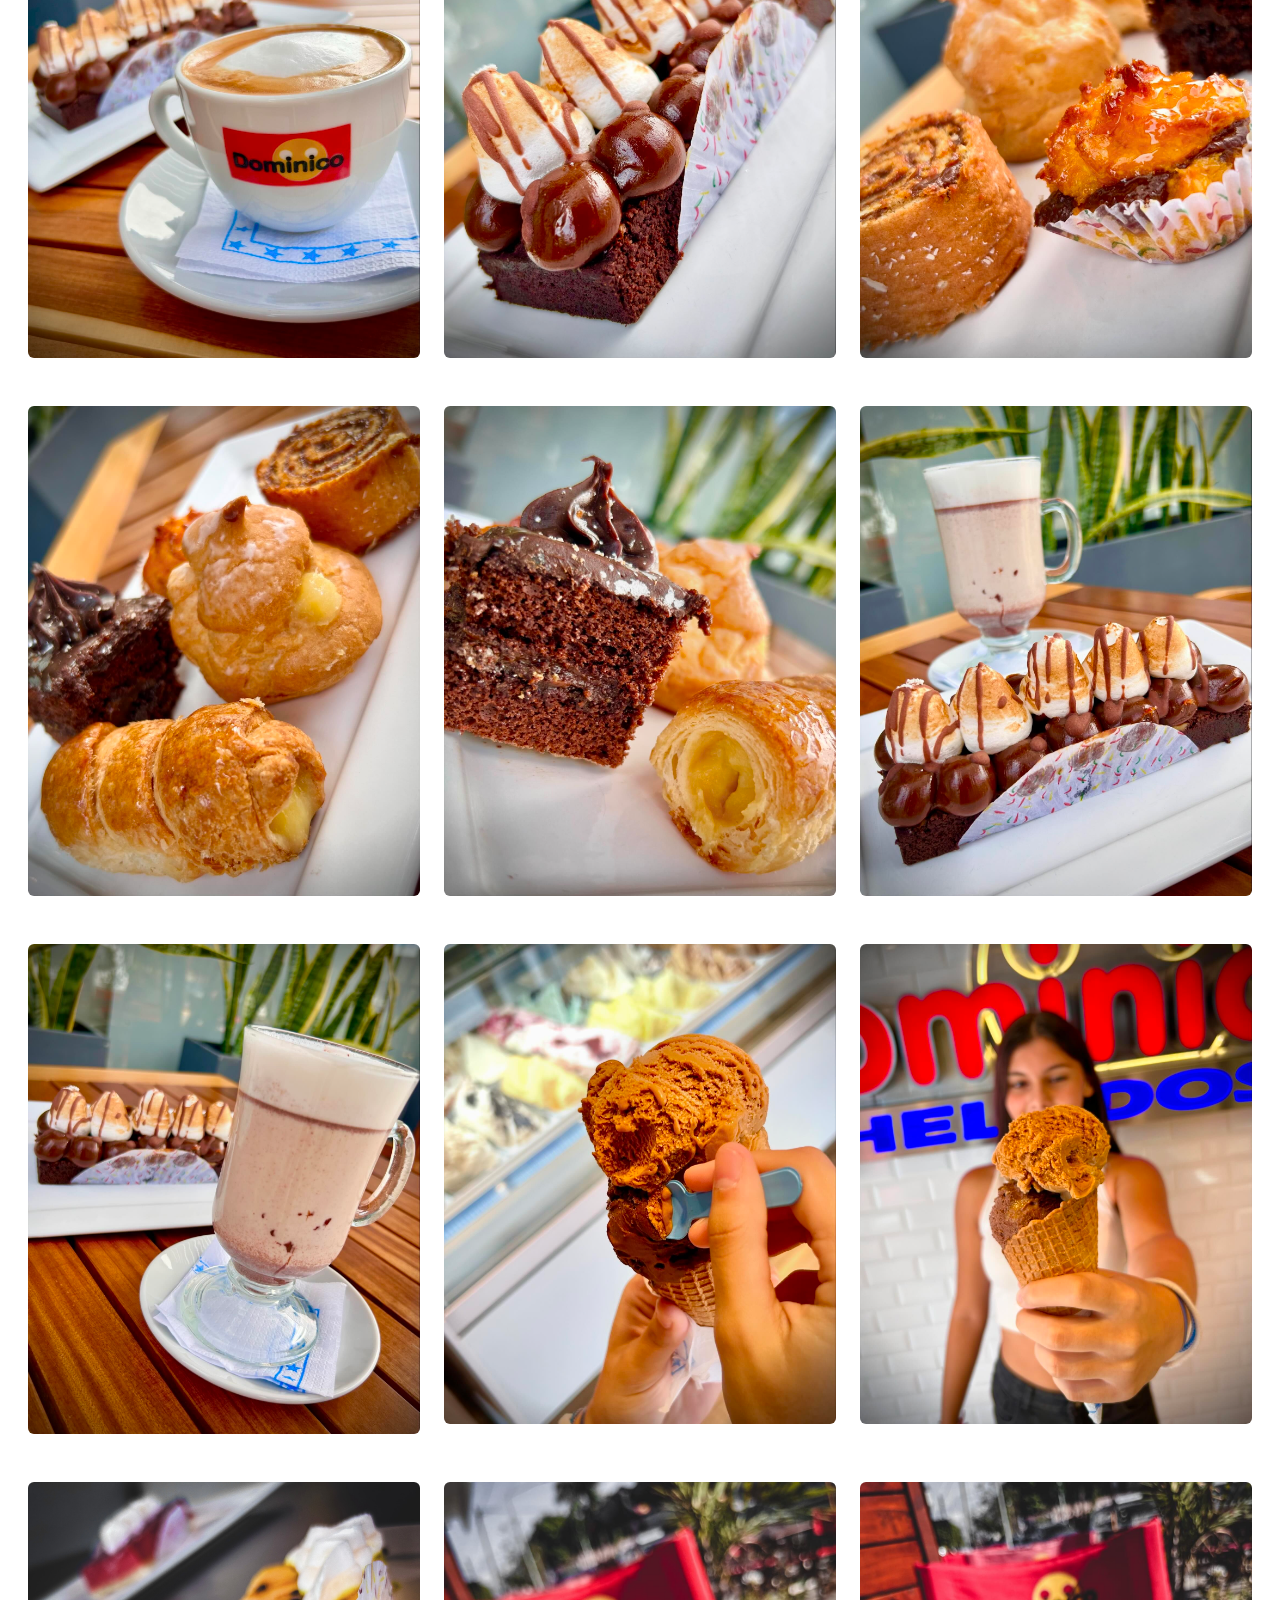
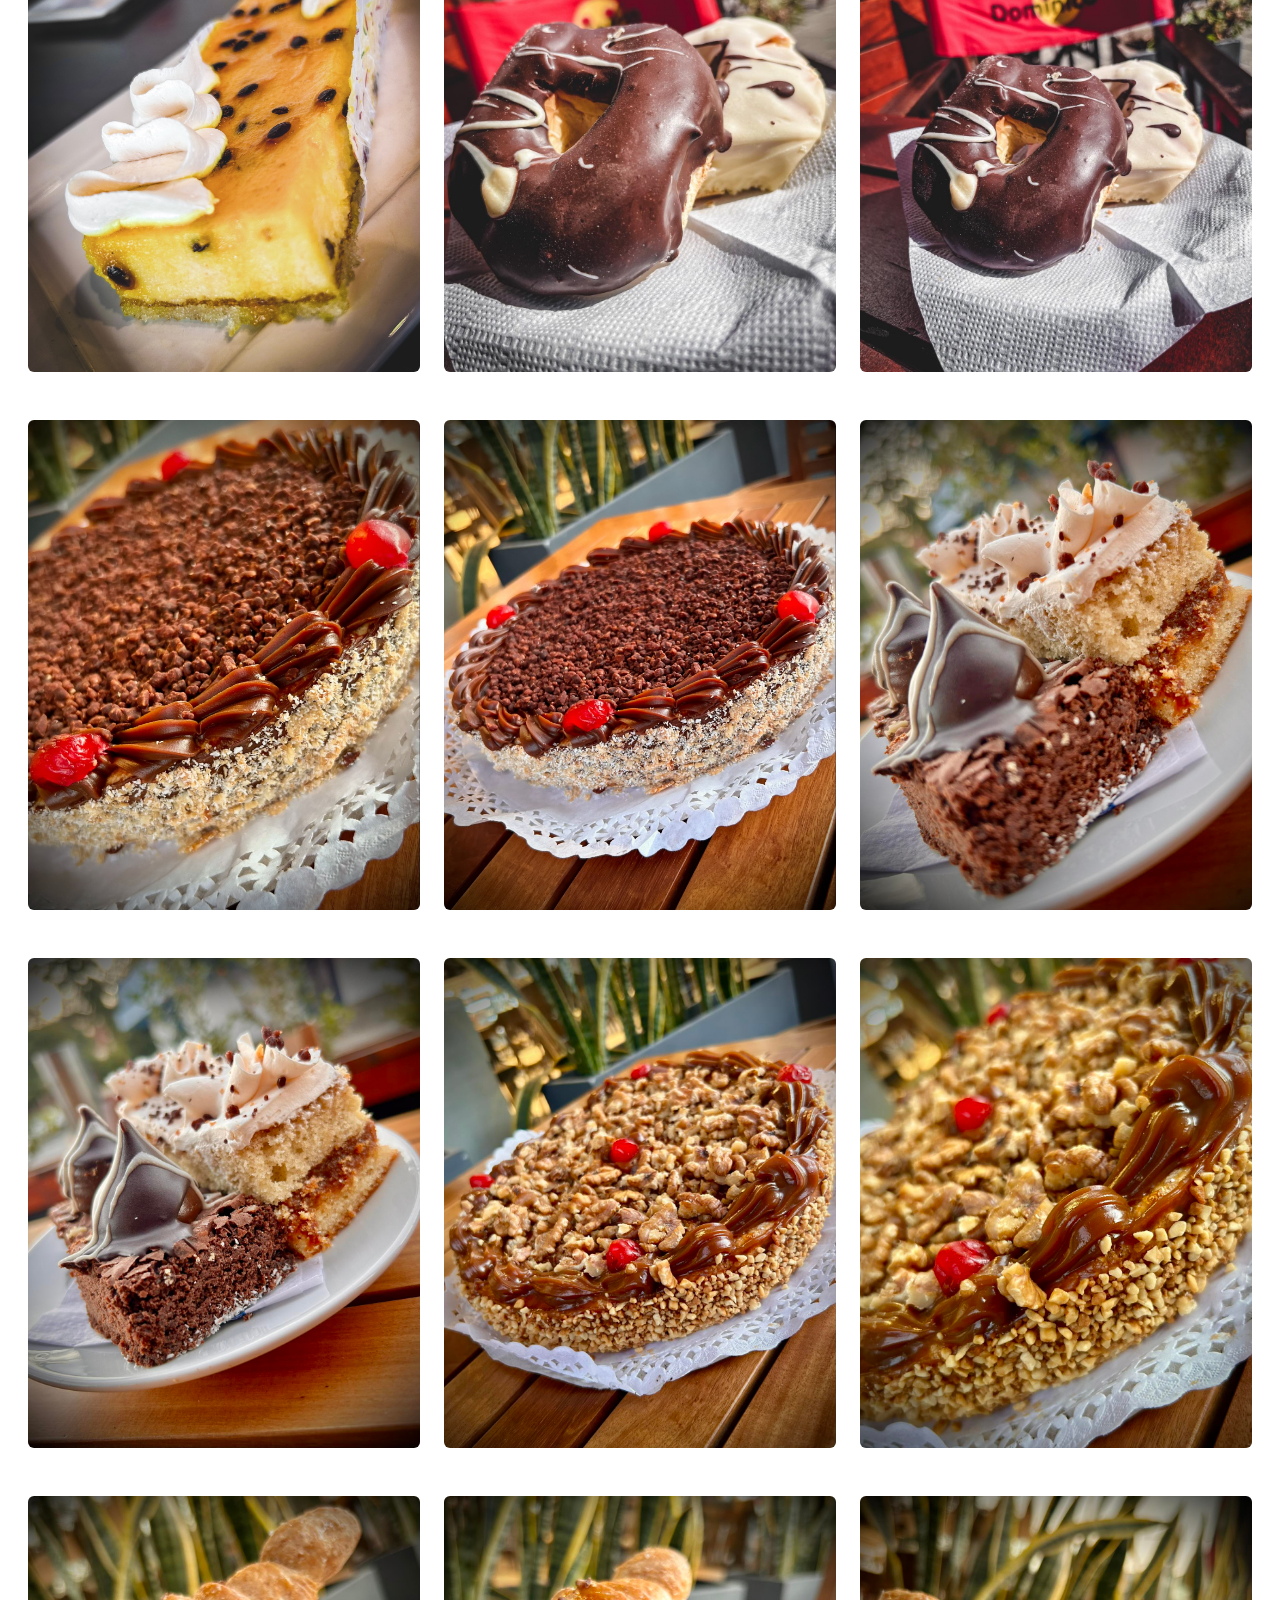
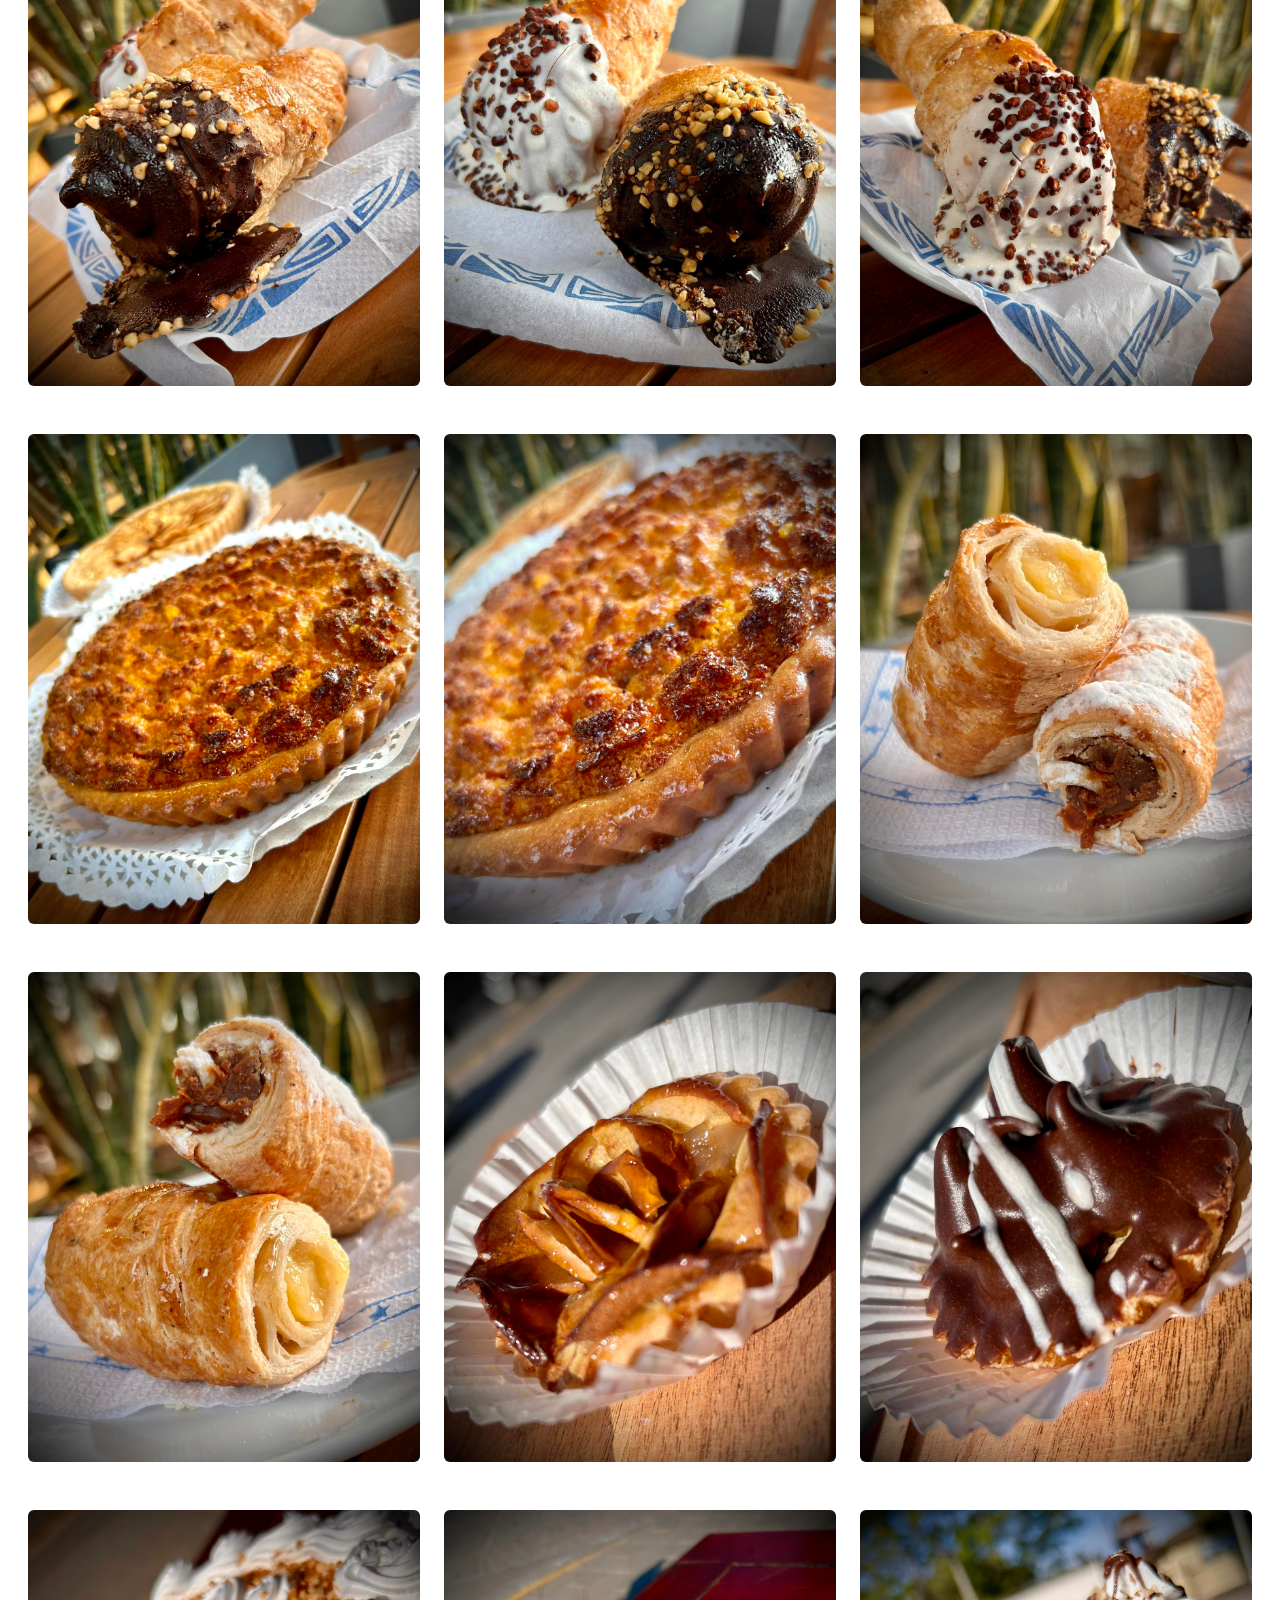
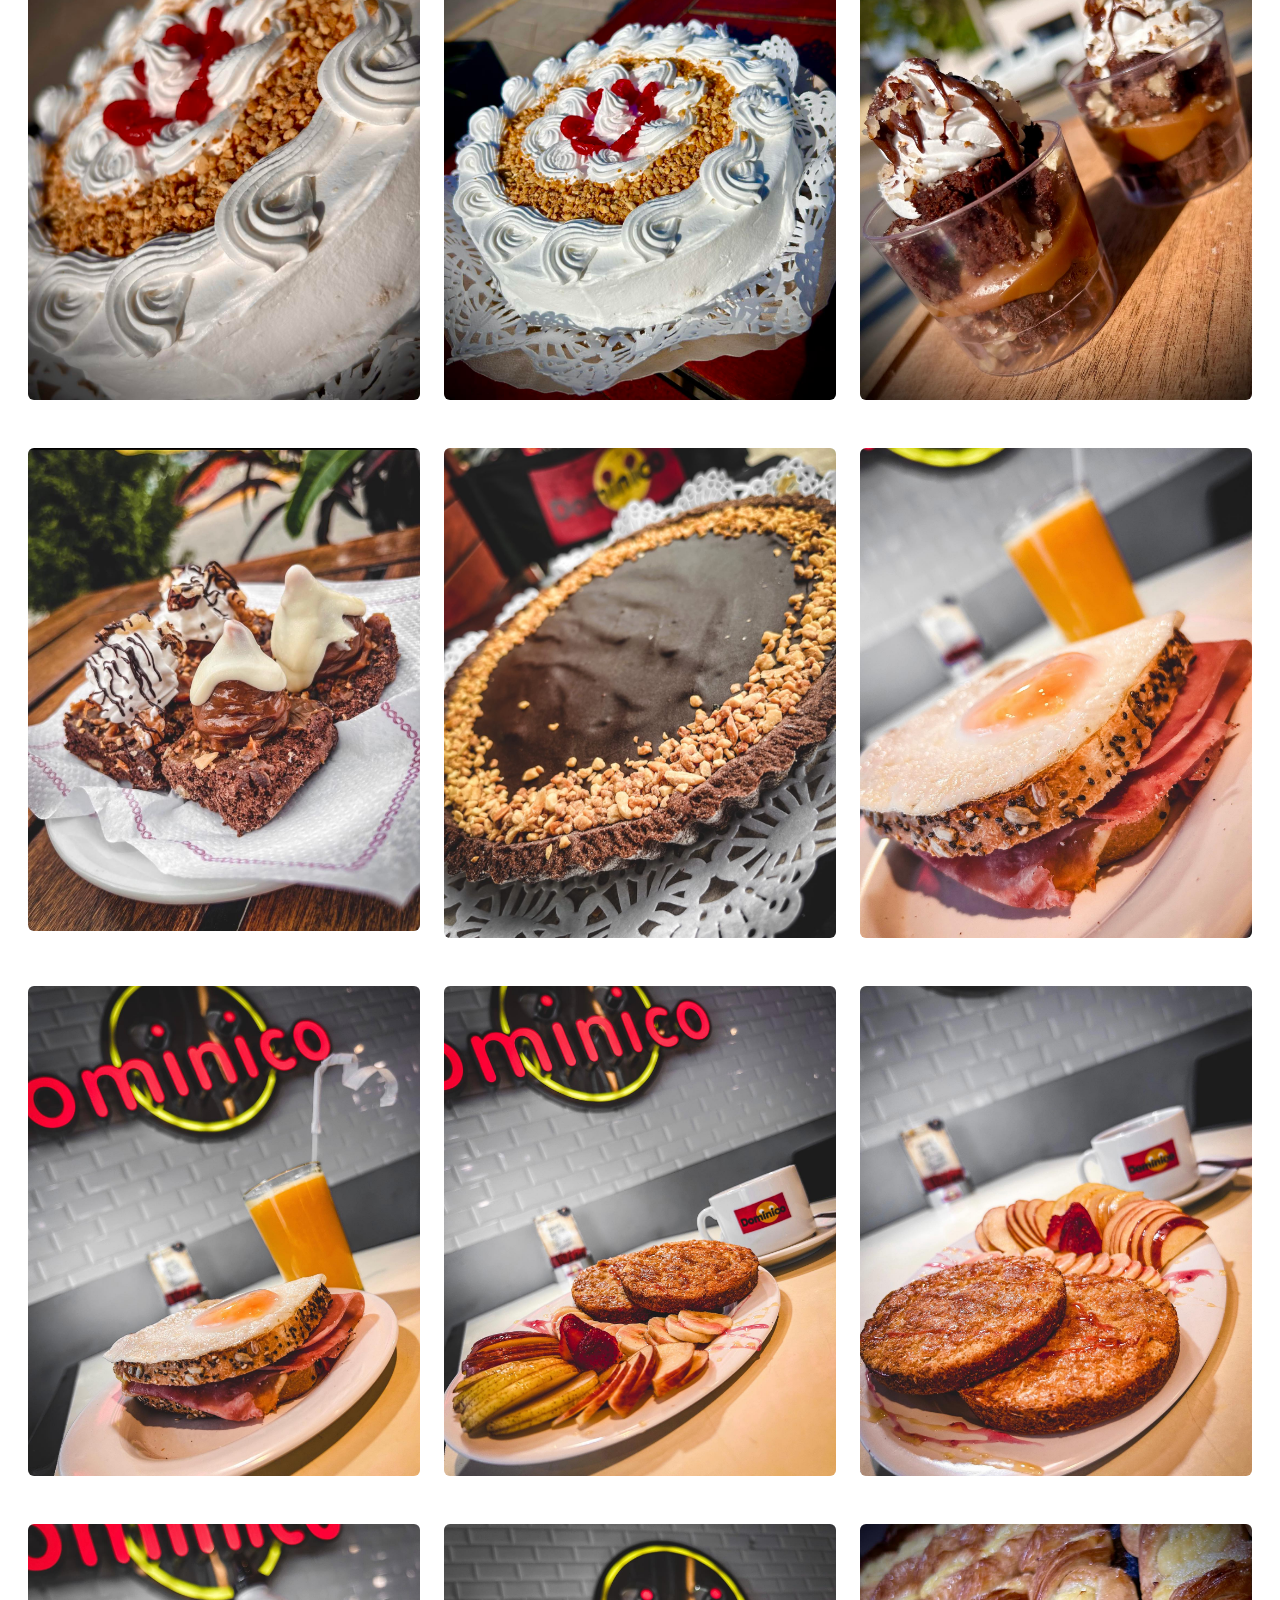
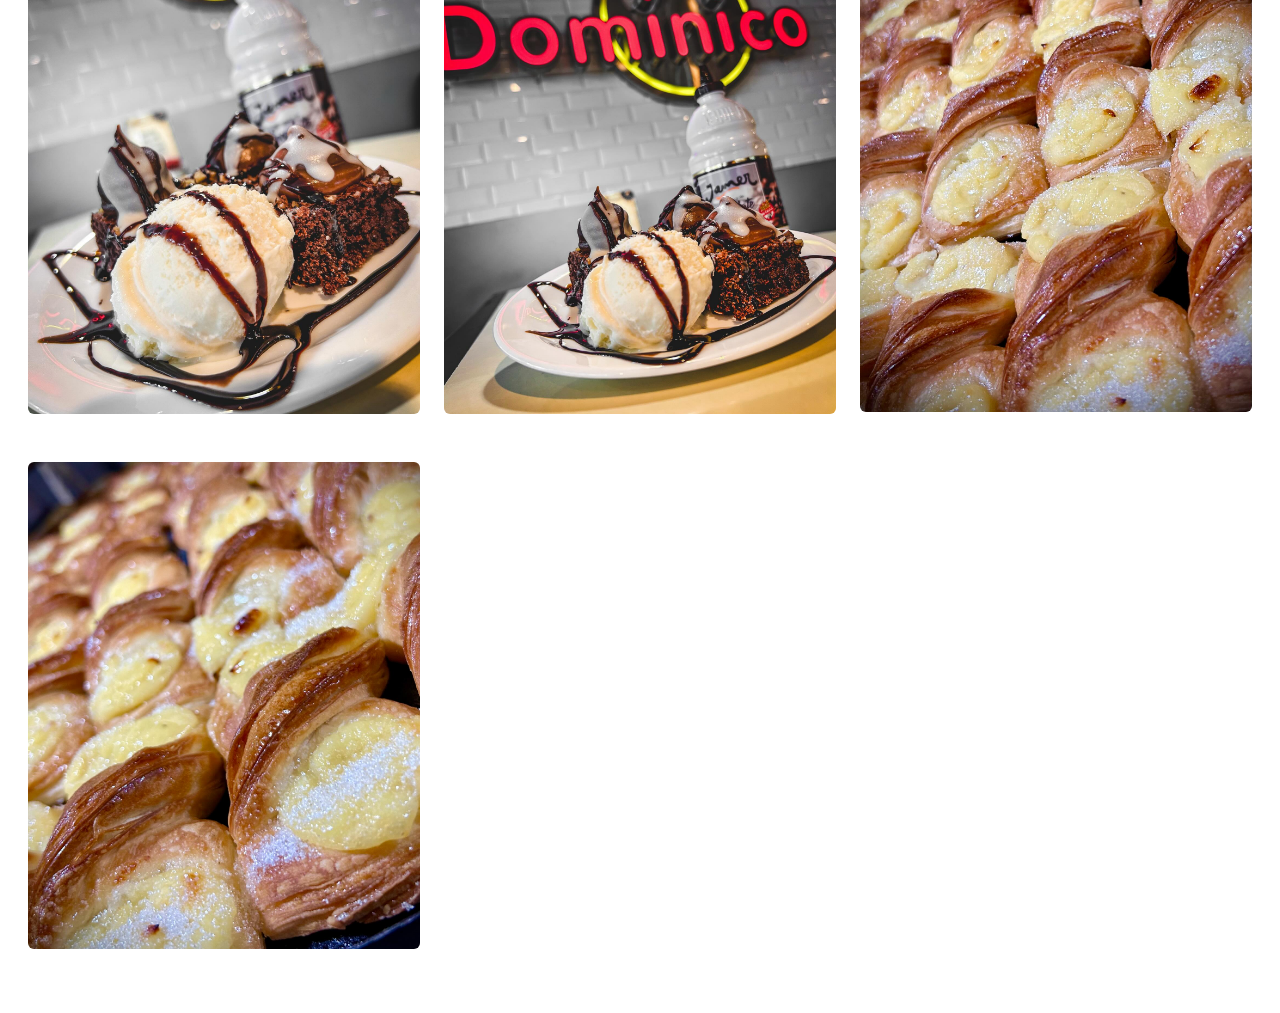
==== commit 8b6526e0: "bug arreglado de botón galeria" ====
--- a/Galeria/index.html
+++ b/Galeria/index.html
@@ -11,7 +11,7 @@
     <header>
       <img src="../assets/images/dominico.png" alt="">
     </header>
-    <div class="row m-5" id="gallery"></div>
+    <div class="row m-3" id="gallery"></div>
     <script src="https://cdn.jsdelivr.net/npm/bootstrap@5.3.3/dist/js/bootstrap.bundle.min.js" integrity="sha384-YvpcrYf0tY3lHB60NNkmXc5s9fDVZLESaAA55NDzOxhy9GkcIdslK1eN7N6jIeHz" crossorigin="anonymous"></script>
     <script src="galeria.js"></script>
   </body>
